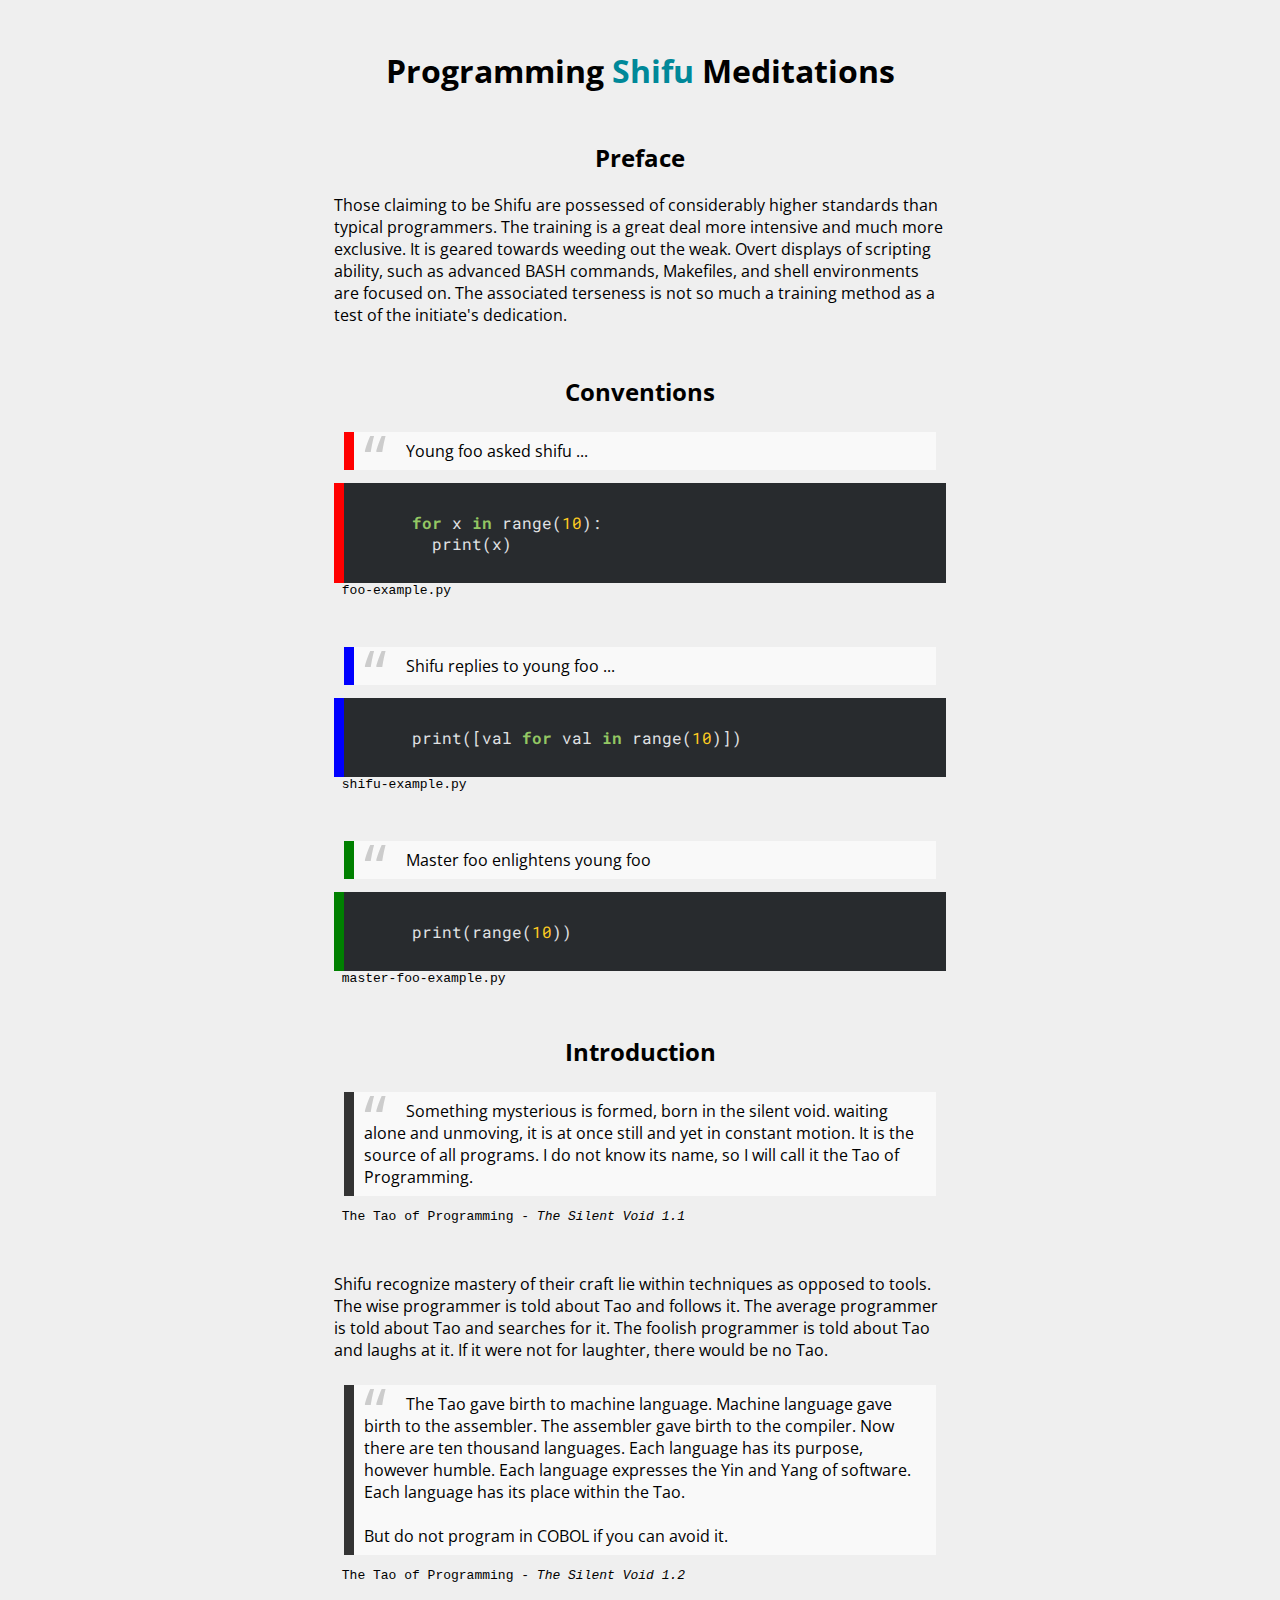
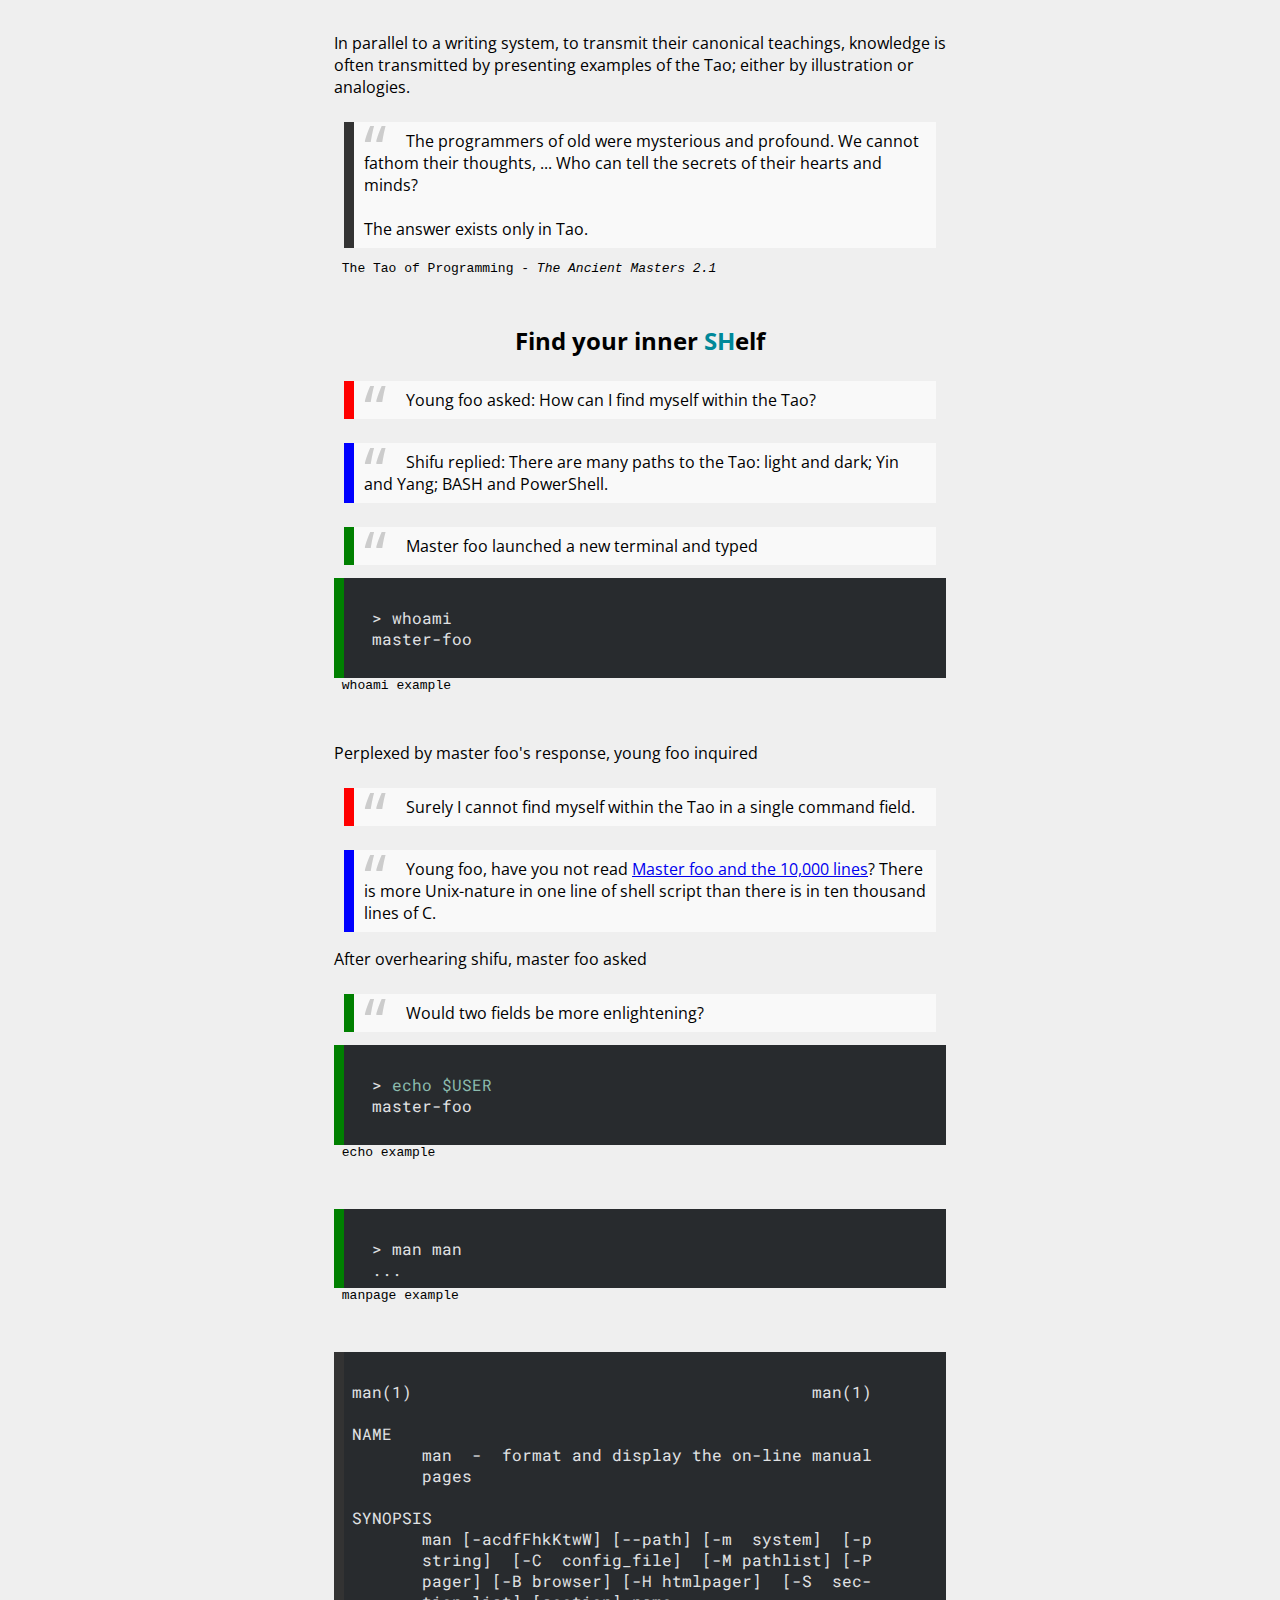
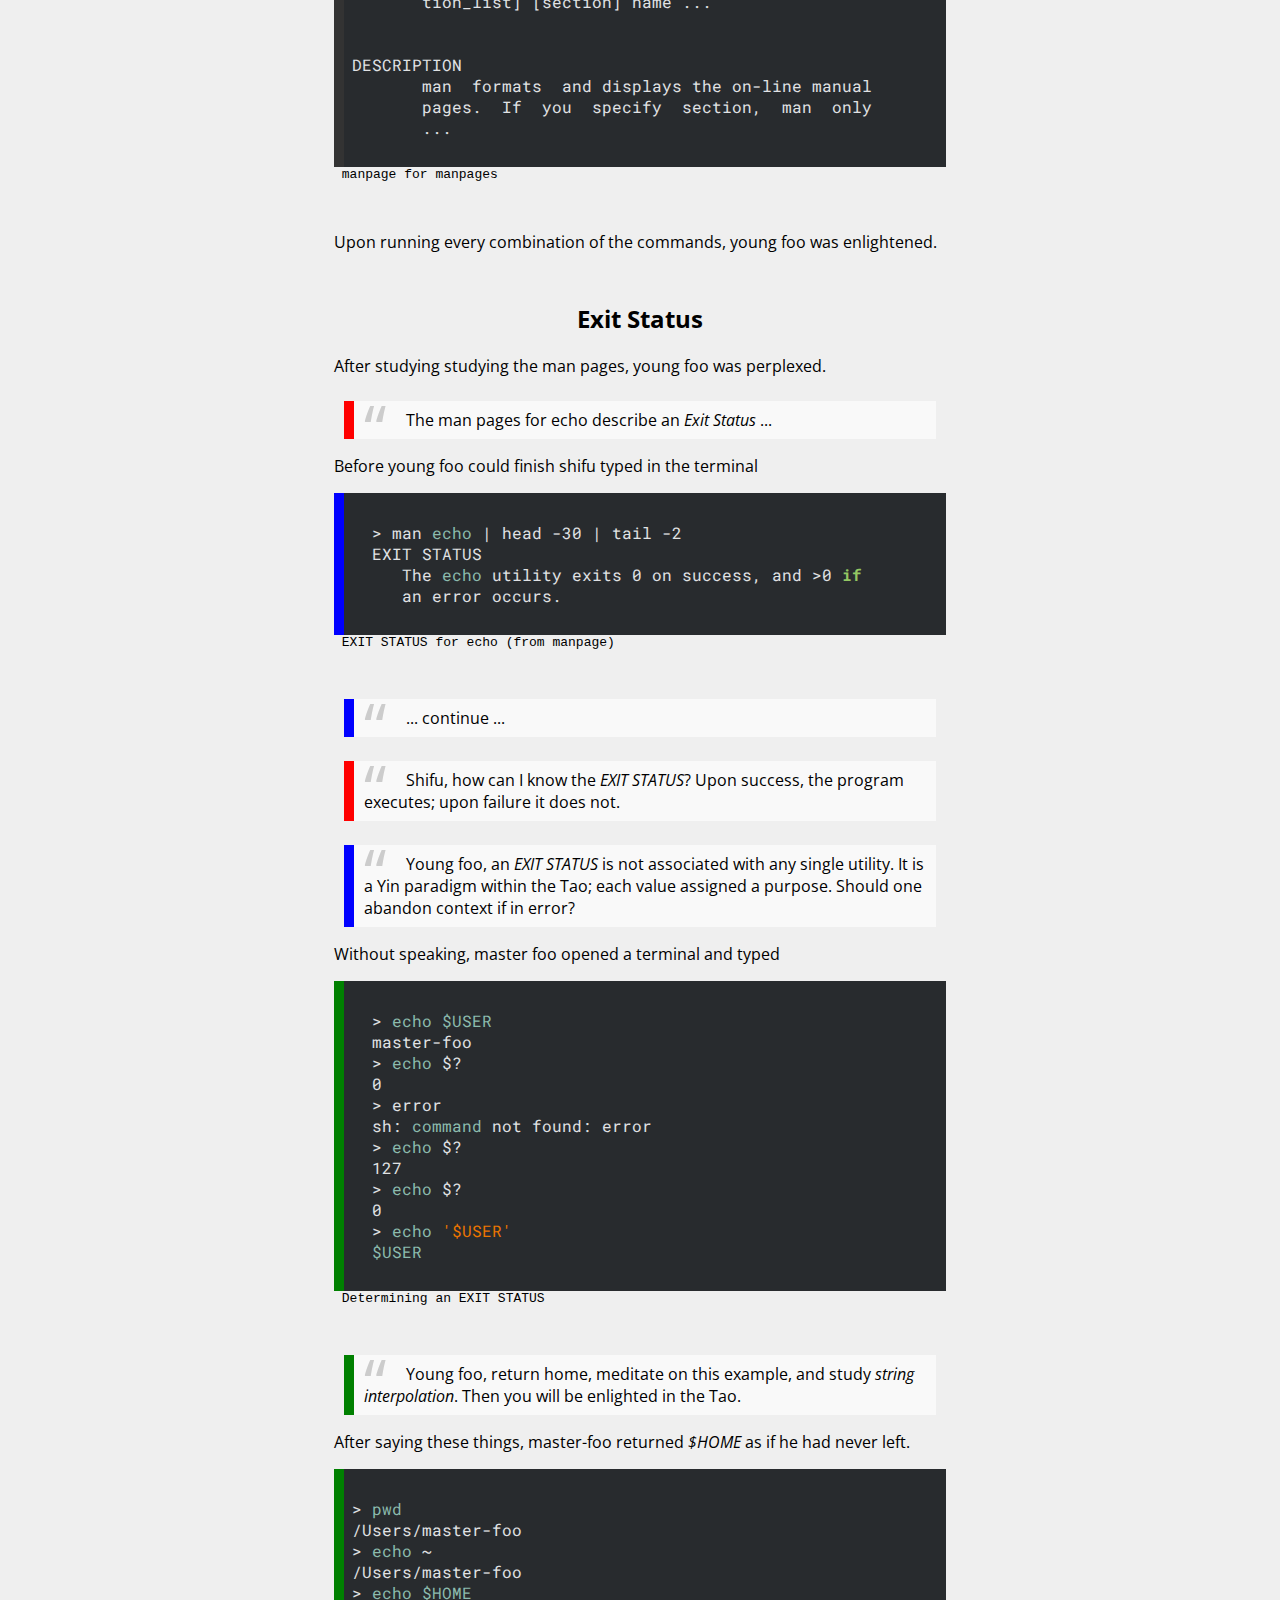
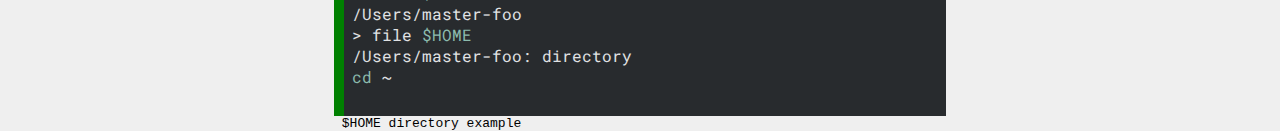
==== index.html @ 07f34fe3 "init commit" ====
<!DOCTYPE html>
<html>
<title>Shifu Meditations for Programming</title>
<meta charset="UTF-8">
<meta name="viewport" content="width=device-width, initial-scale=1">
<link rel="stylesheet" href="css/styles.css">
<link rel="stylesheet" href="highlight/styles/obsidian.css">
<script src="highlight/highlight.pack.js" charset="utf-8"></script>
<script>
  hljs.initHighlightingOnLoad();
</script>
<body>
<div class="main">
  <h1>Programming <span class="muted">Shifu</span> Meditations </h1>

  <section id="preface">
    <h2>Preface</h2>
    <p> Those claiming to be Shifu are possessed of considerably higher standards than typical programmers. The training is a great deal more intensive and much more exclusive. It is geared towards weeding out the weak. Overt displays of scripting ability,
      such as advanced BASH commands, Makefiles, and shell environments are focused on. The associated terseness is not so much a training method as a test of the initiate's dedication. </p>
    <h2> Conventions</h2>
    <blockquote class="foo" cite="http://">
      Young foo asked shifu ...
    </blockquote>
    <pre><code class="python foo">
      for x in range(10):
        print(x)
    </code> foo-example.py </pre>
    <blockquote class="shifu" cite="http://">
      Shifu replies to young foo ...
    </blockquote>
    <pre><code class="python shifu">
      print([val for val in range(10)])
    </code> shifu-example.py </pre>
    <blockquote class="master-foo" cite="http://">
      Master foo enlightens young foo
    </blockquote>
    <pre><code class="python master-foo">
      print(range(10))
    </code> master-foo-example.py </pre>
  </section>

  <section id="introduction">
    <h2>Introduction</h2>
    <blockquote cite="http://" class="scroll">
      Something mysterious is formed, born in the silent void. waiting alone and unmoving, it is at once still and yet in constant motion. It is the source of all programs. I do not know its name, so I will call it the Tao of Programming.
    </blockquote>
    <pre> The Tao of Programming - <em>The Silent Void 1.1</em> </pre>
    <p>Shifu recognize mastery of their craft lie within techniques as opposed to tools. The wise programmer is told about Tao and follows it. The average programmer is told about Tao and searches for it. The foolish programmer is told about Tao and laughs at
      it. If it were not for laughter, there would be no Tao. </p>
    <blockquote cite="http://" class="scroll">
      The Tao gave birth to machine language. Machine language gave birth to the assembler. The assembler gave birth to the compiler. Now there are ten thousand languages. Each language has its purpose, however humble. Each language expresses the Yin
        and Yang of software. Each language has its place within the Tao.
        <br> <br>
        But do not program in COBOL if you can avoid it.
    </blockquote>
    <pre> The Tao of Programming - <em>The Silent Void 1.2</em> </pre>
    <p>In parallel to a writing system, to transmit their canonical teachings, knowledge is often transmitted by presenting examples of the Tao; either by illustration or analogies. </p>
    <blockquote cite="http://" class="scroll">
      The programmers of old were mysterious and profound. We cannot fathom their thoughts, ...
      Who can tell the secrets of their hearts and minds?
      <br> <br>
      The answer exists only in Tao.
    </blockquote>
    <pre> The Tao of Programming - <em>The Ancient Masters 2.1</em> </pre>
  </section>
  
  <section id="shelf">
    <h2>Find your inner <span class="muted">SH</span>elf</h2>
    <blockquote class="foo" cite="http://">
      Young foo asked: How can I find myself within the Tao?
    </blockquote>
    <blockquote class="shifu" cite="http://">
      Shifu replied: There are many paths to the Tao: light and dark; Yin and Yang; BASH and PowerShell.
    </blockquote>
    <blockquote class="master-foo" cite="http://">
      Master foo launched a new terminal and typed
    </blockquote>
  <pre><code class="bash master-foo">
  > whoami
  master-foo
  </code> whoami example </pre>
    <p>Perplexed by master foo's response, young foo inquired</p>
    <blockquote class="foo" cite="http://">
      Surely I cannot find myself within the Tao in a single command field.
    </blockquote>
    <blockquote class="shifu" cite="http://">
      Young foo, have you not read <a href="http://www.catb.org/esr/writings/unix-koans/ten-thousand.html">Master foo and the 10,000 lines</a>? There is more Unix-nature in one line of shell script than there is in ten thousand lines of C.
    </blockquote>
    <p> After overhearing shifu, master foo asked</p>
    <blockquote class="master-foo" cite="http://">
      Would two fields be more enlightening?
    </blockquote>
<pre><code class="bash master-foo">
  > echo $USER
  master-foo

</code> echo example </pre>
<pre><code class="bash master-foo">
  > man man
  ...
</code> manpage example </pre>

<pre><code class="bash scroll">
man(1)                                        man(1)

NAME
       man  -  format and display the on-line manual
       pages

SYNOPSIS
       man [-acdfFhkKtwW] [--path] [-m  system]  [-p
       string]  [-C  config_file]  [-M pathlist] [-P
       pager] [-B browser] [-H htmlpager]  [-S  sec-
       tion_list] [section] name ...


DESCRIPTION
       man  formats  and displays the on-line manual
       pages.  If  you  specify  section,  man  only
       ...

</code> manpage for manpages </pre>
    <p>Upon running every combination of the commands, young foo was enlightened.</p>
    <p></p>
  </section>

  <section id="stdio">
    <h2> Exit Status </h2>
    <p>After studying studying the man pages, young foo was perplexed. </p>
    <blockquote class="foo" cite="http://">
      The man pages for echo describe an <em>Exit Status</em> ...
    </blockquote>
    <p>Before young foo could finish shifu typed in the terminal</p>
<pre><code class="bash shifu">
  > man echo | head -30 | tail -2
  EXIT STATUS
     The echo utility exits 0 on success, and >0 if
     an error occurs.

</code> EXIT STATUS for echo (from manpage) </pre>
    <blockquote class="shifu" cite="http://">
      ... continue ...
    </blockquote>
    <blockquote class="foo" cite="http://">
      Shifu, how can I know the <em>EXIT STATUS</em>? Upon success, the program executes; upon failure it does not.
    </blockquote>
    <blockquote class="shifu" cite="http://">
      Young foo, an <em>EXIT STATUS</em> is not associated with any single utility. It is a Yin paradigm within the Tao; each value assigned a purpose. Should one abandon context if in error?
    </blockquote>
    <p>Without speaking, master foo opened a terminal and typed</p>
<pre><code class="bash master-foo">
  > echo $USER
  master-foo
  > echo $?
  0
  > error
  sh: command not found: error
  > echo $?
  127
  > echo $?
  0
  > echo '$USER'
  $USER

</code> Determining an EXIT STATUS </pre>
    <blockquote class="master-foo" cite="http://">
      Young foo, return home, meditate on this example, and study <em>string interpolation</em>. Then you will be enlighted in the Tao.
    </blockquote>
    <p>After saying these things, master-foo returned <em>$HOME</em> as if he had never left.</p>
<pre><code class="bash master-foo">
> pwd
/Users/master-foo
> echo ~
/Users/master-foo
> echo $HOME
/Users/master-foo
> file $HOME
/Users/master-foo: directory
cd ~

</code> $HOME directory example</pre>
  </section>

  <!--<section id="directories">-->
    <!--<h2>Directories</h2>-->
    <!--After some time reading the man pages and meditating on the teachings of the masters, young foo realized he had the power to change directories, but did not know from whence he came, nor whereto he was seeking.-->
  <!--</section>-->
</div>
</body>
</html>
---- css/styles.css ----
@import url('https://fonts.googleapis.com/css?family=Open+Sans|Roboto+Mono');

html, body{
  height: 100%;
  max-width: 680px;
  margin: 0 auto;
  background: #efefef;
}

.foo{
  border-left: 10px solid red;
}

.shifu{
  border-left: 10px solid blue;
}

.master-foo{
  border-left: 10px solid green;
}

.scroll{
  border-left: 10px solid #333;
}

code{
  font-family: 'Roboto Mono', monospace;
}

pre{
  margin-bottom: 8%;
}

blockquote {
  background: #f9f9f9;
  margin: 1.5em 10px;
  padding: 0.5em 10px;
  quotes: "\201C""\201D";
  margin-bottom: 0px;
}

blockquote:before {
  color:  #ccc;
  content: open-quote;
  font-size: 4em;
  line-height: 0.1em;
  margin-right: 0.25em;
  vertical-align: -0.4em;
}

blockquote p {
}

body{
  font-family: 'Open Sans', sans-serif;
  padding: 0 5%;
}

h1, h2, h3 {
  text-align: center;
  margin-top:8%;
}

.muted {
  color: #089;
  /* text-decoration: underline; */
}
---- highlight/styles/obsidian.css ----
/**
 * Obsidian style
 * ported by Alexander Marenin (http://github.com/ioncreature)
 */

.hljs {
  display: block;
  overflow-x: auto;
  padding: 0.5em;
  background: #282b2e;
}

.hljs-keyword,
.hljs-selector-tag,
.hljs-literal,
.hljs-selector-id {
  color: #93c763;
}

.hljs-number {
  color: #ffcd22;
}

.hljs {
  color: #e0e2e4;
}

.hljs-attribute {
  color: #668bb0;
}

.hljs-code,
.hljs-class .hljs-title,
.hljs-section {
  color: white;
}

.hljs-regexp,
.hljs-link {
  color: #d39745;
}

.hljs-meta {
  color: #557182;
}

.hljs-tag,
.hljs-name,
.hljs-bullet,
.hljs-subst,
.hljs-emphasis,
.hljs-type,
.hljs-built_in,
.hljs-selector-attr,
.hljs-selector-pseudo,
.hljs-addition,
.hljs-variable,
.hljs-template-tag,
.hljs-template-variable {
  color: #8cbbad;
}

.hljs-string,
.hljs-symbol {
  color: #ec7600;
}

.hljs-comment,
.hljs-quote,
.hljs-deletion {
  color: #818e96;
}

.hljs-selector-class {
  color: #A082BD
}

.hljs-keyword,
.hljs-selector-tag,
.hljs-literal,
.hljs-doctag,
.hljs-title,
.hljs-section,
.hljs-type,
.hljs-name,
.hljs-strong {
  font-weight: bold;
}
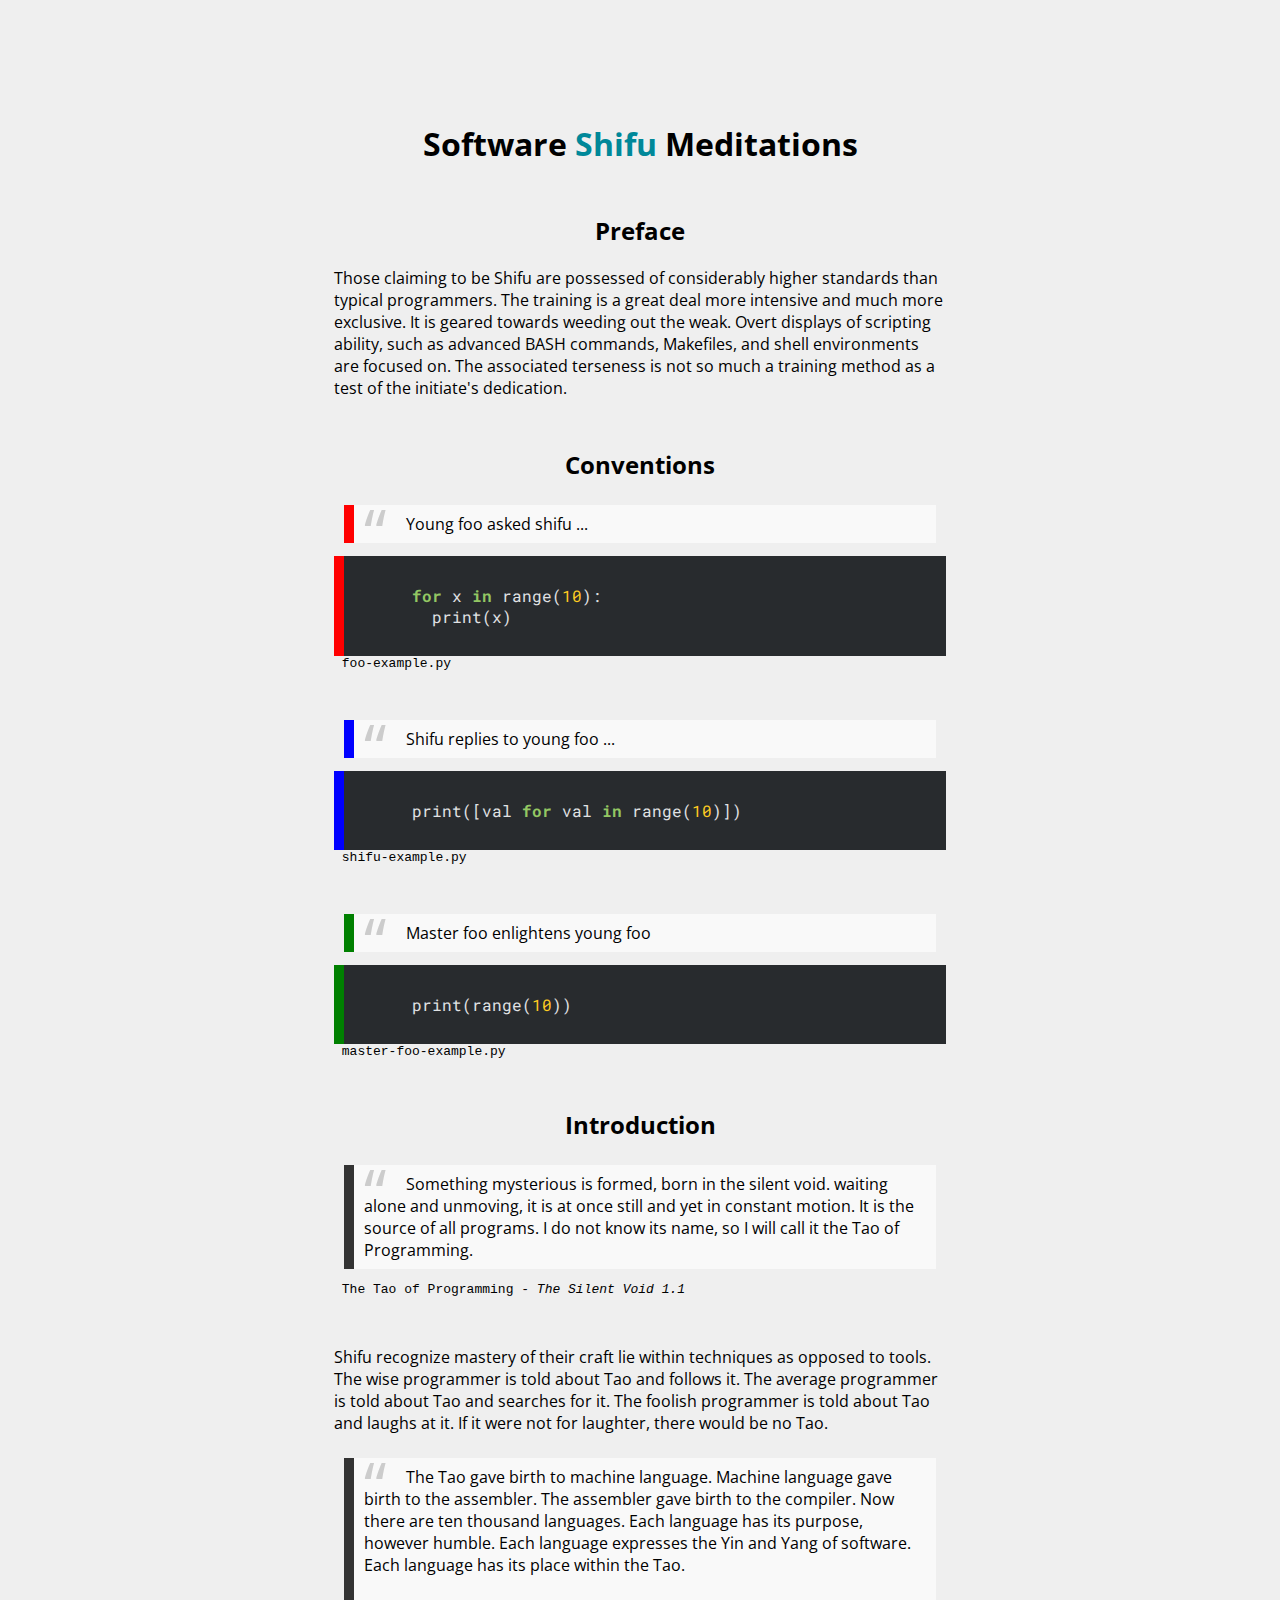
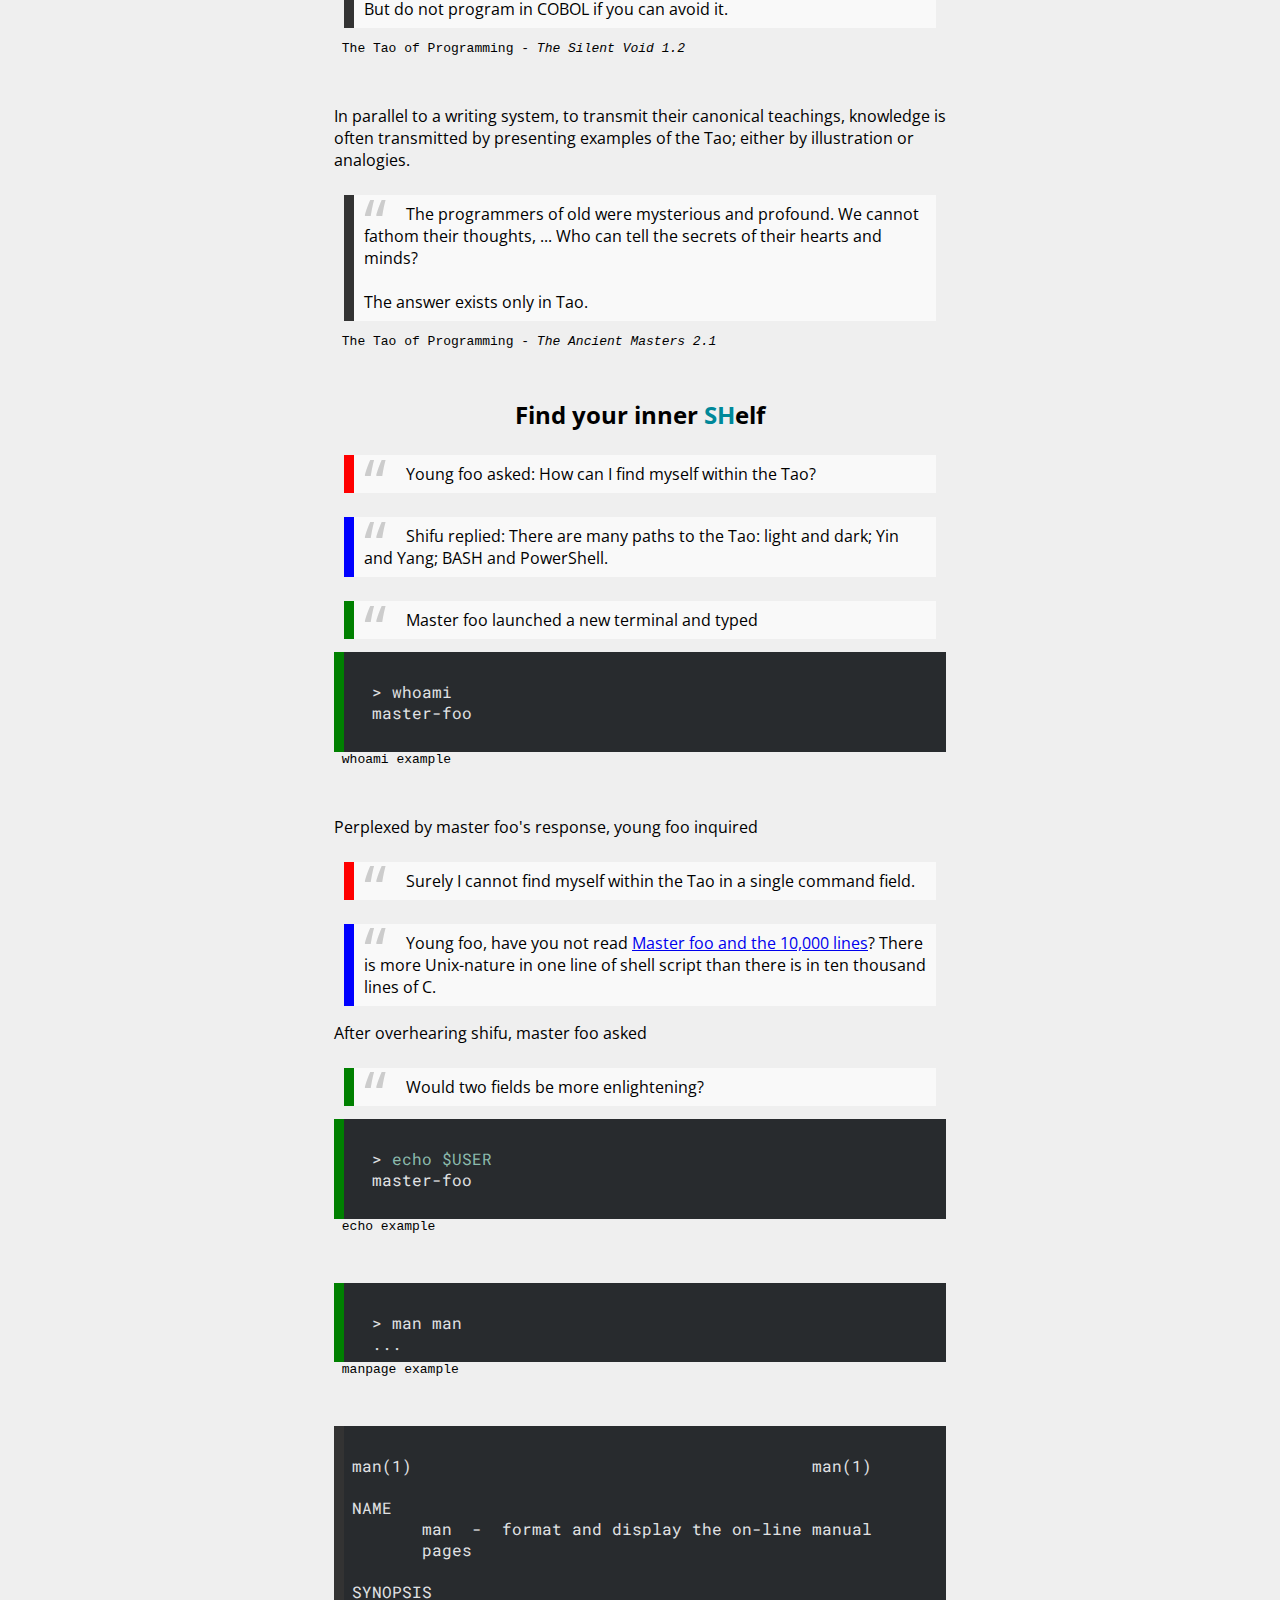
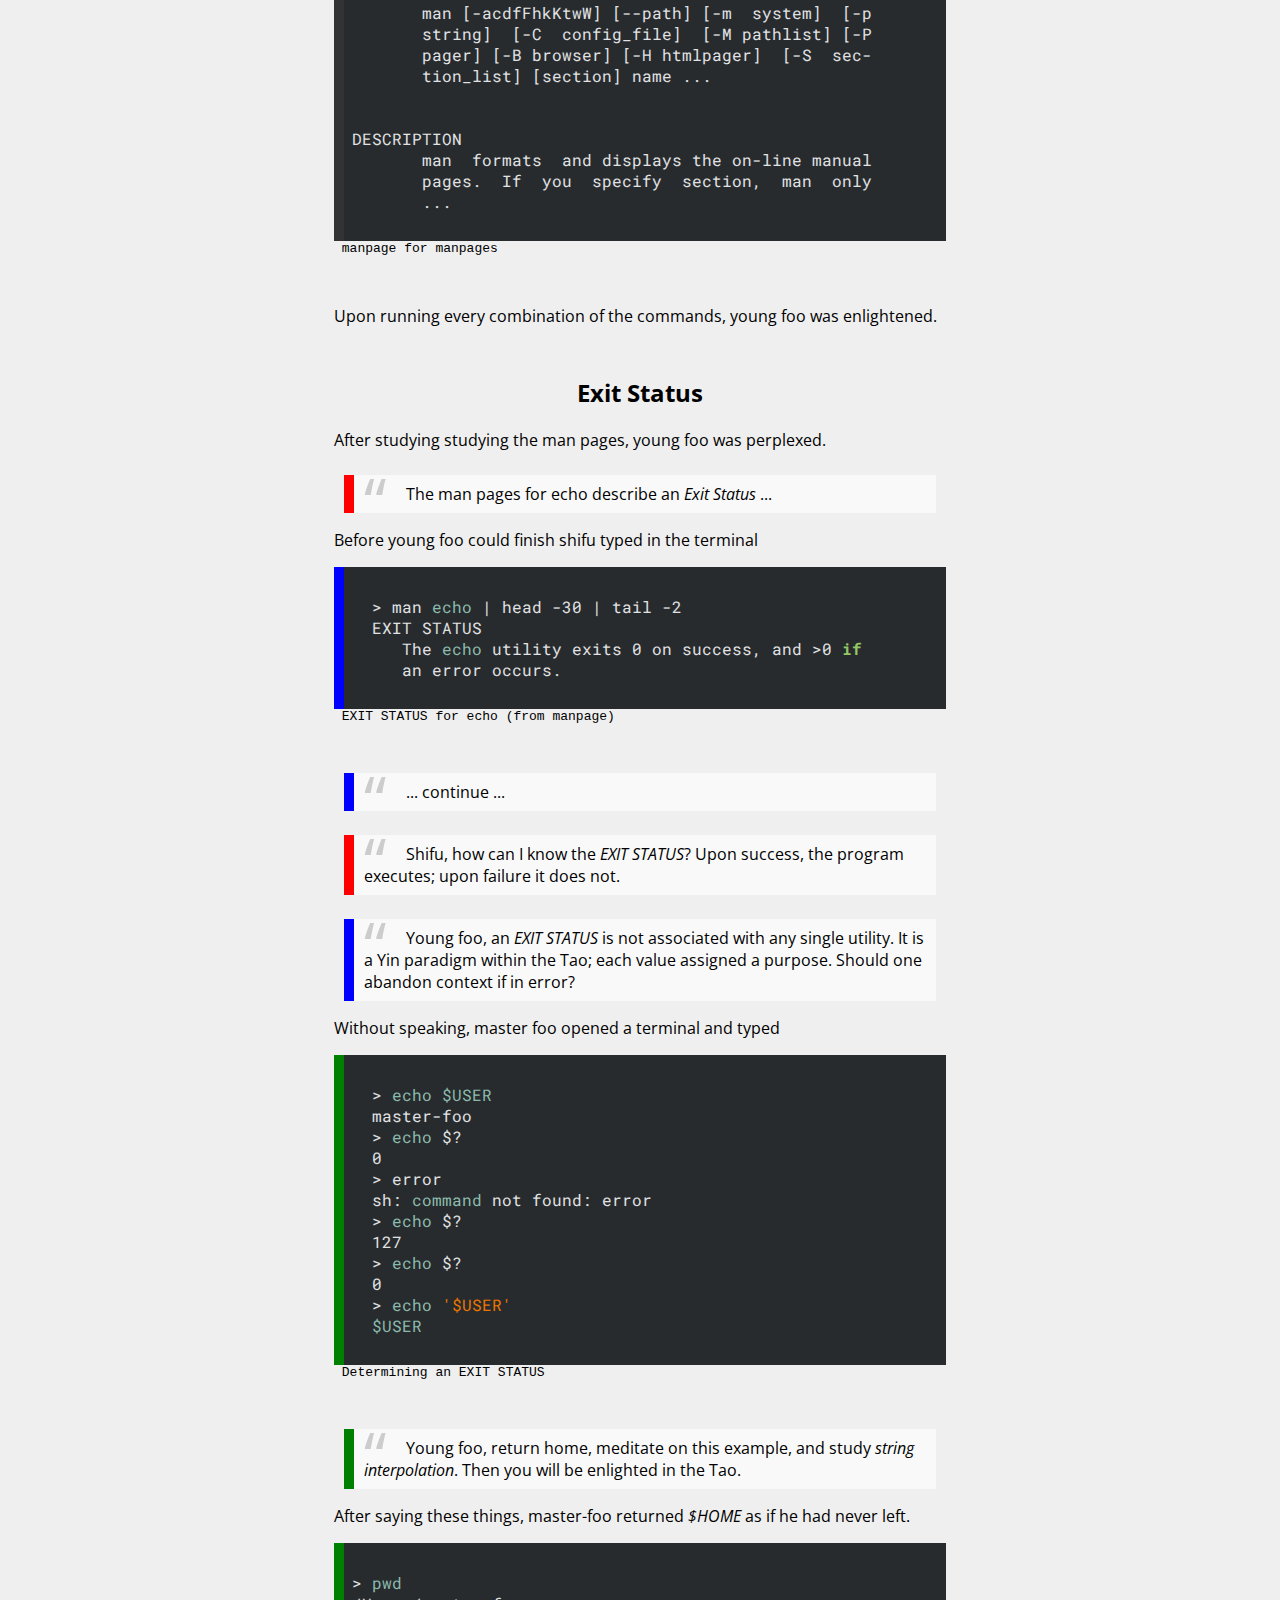
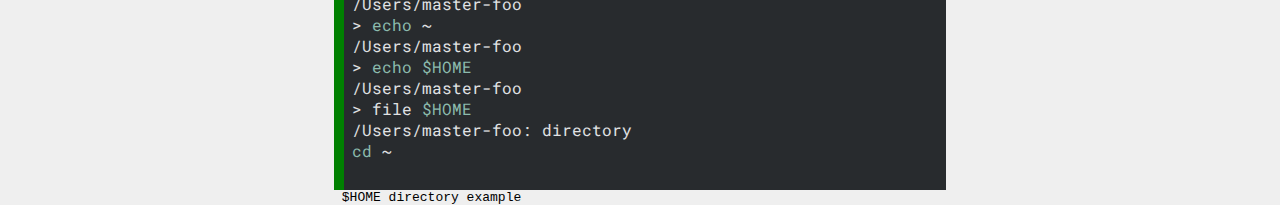
==== commit 9aecb312: "prevent addr bar from overlapping content" ====
--- a/index.html
+++ b/index.html
@@ -1,6 +1,6 @@
 <!DOCTYPE html>
 <html>
-<title>Shifu Meditations for Programming</title>
+<title>Shifu Code</title>
 <meta charset="UTF-8">
 <meta name="viewport" content="width=device-width, initial-scale=1">
 <link rel="stylesheet" href="css/styles.css">
@@ -11,7 +11,7 @@
 </script>
 <body>
 <div class="main">
-  <h1>Programming <span class="muted">Shifu</span> Meditations </h1>
+  <h1>Software <span class="muted">Shifu</span> Meditations </h1>
 
   <section id="preface">
     <h2>Preface</h2>
--- a/css/styles.css
+++ b/css/styles.css
@@ -5,6 +5,10 @@
   max-width: 680px;
   margin: 0 auto;
   background: #efefef;
+}
+
+.main{
+    margin-top:20%;
 }
 
 .foo{
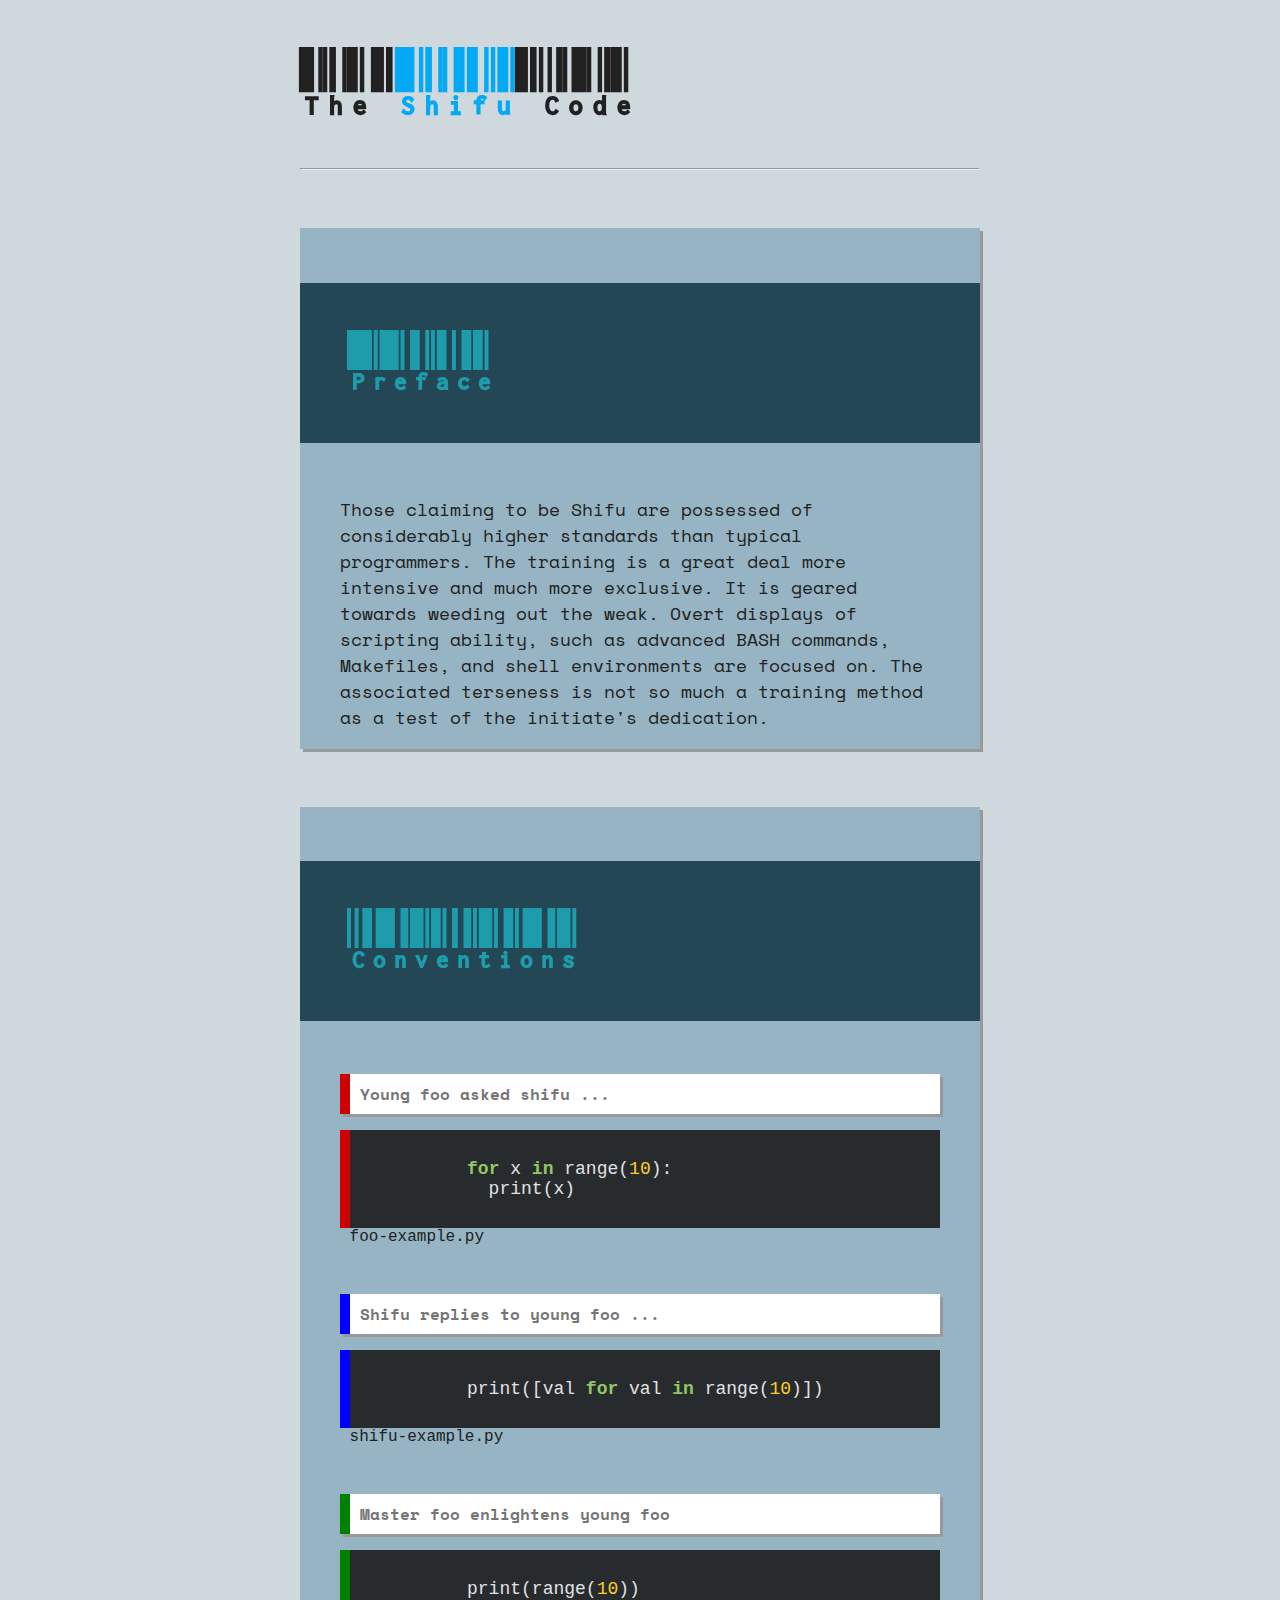
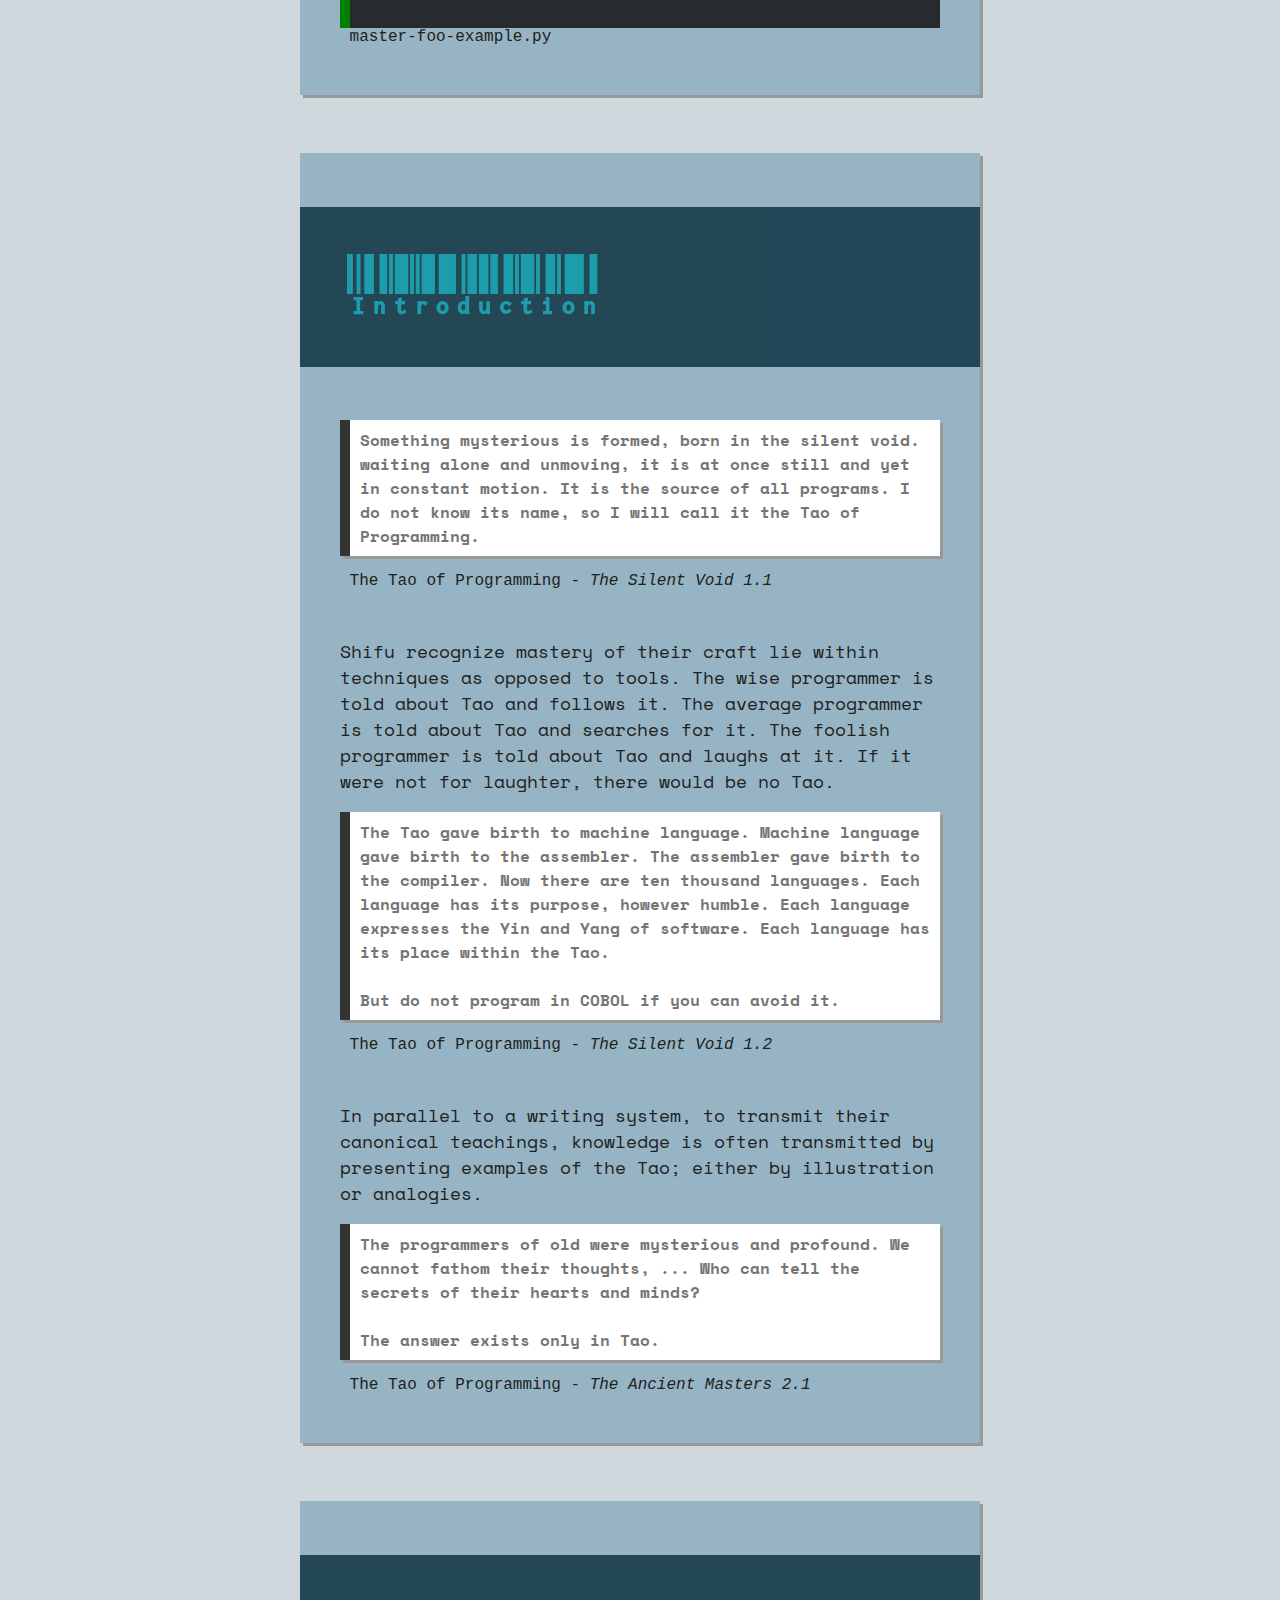
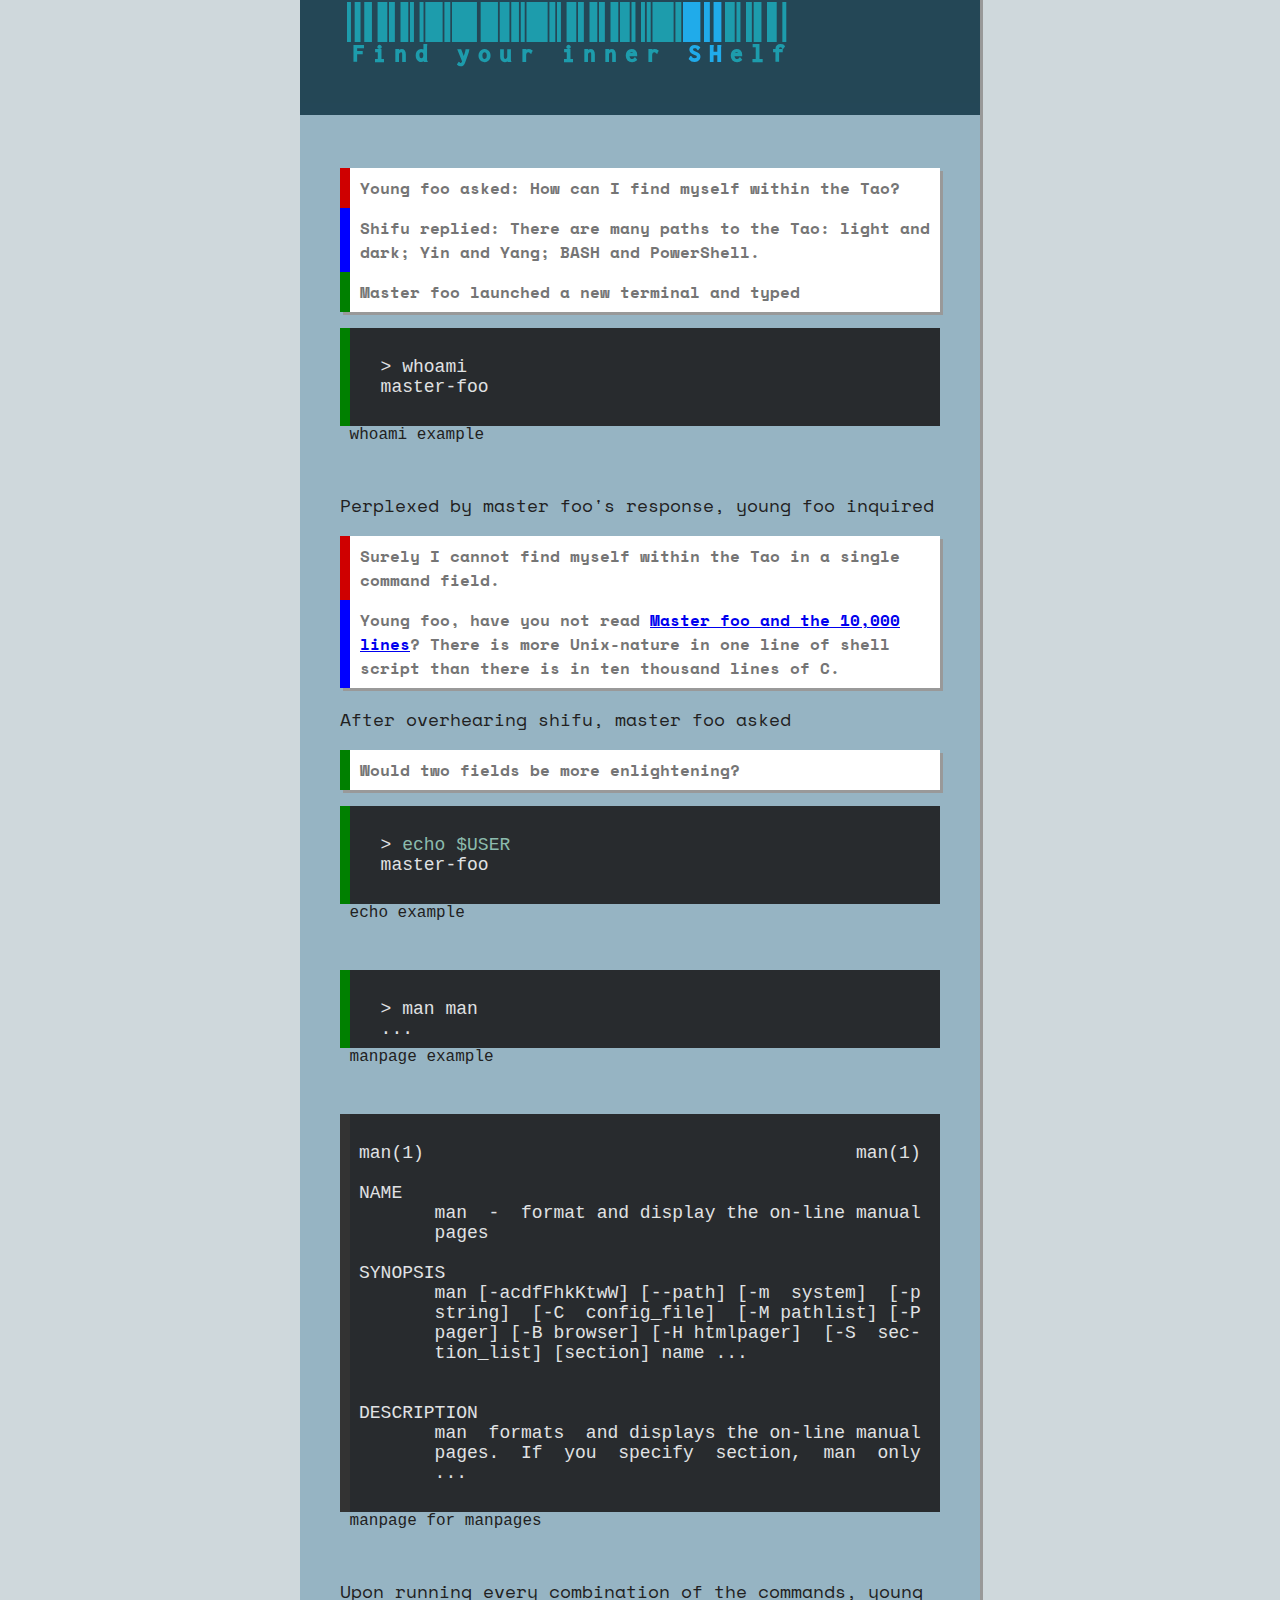
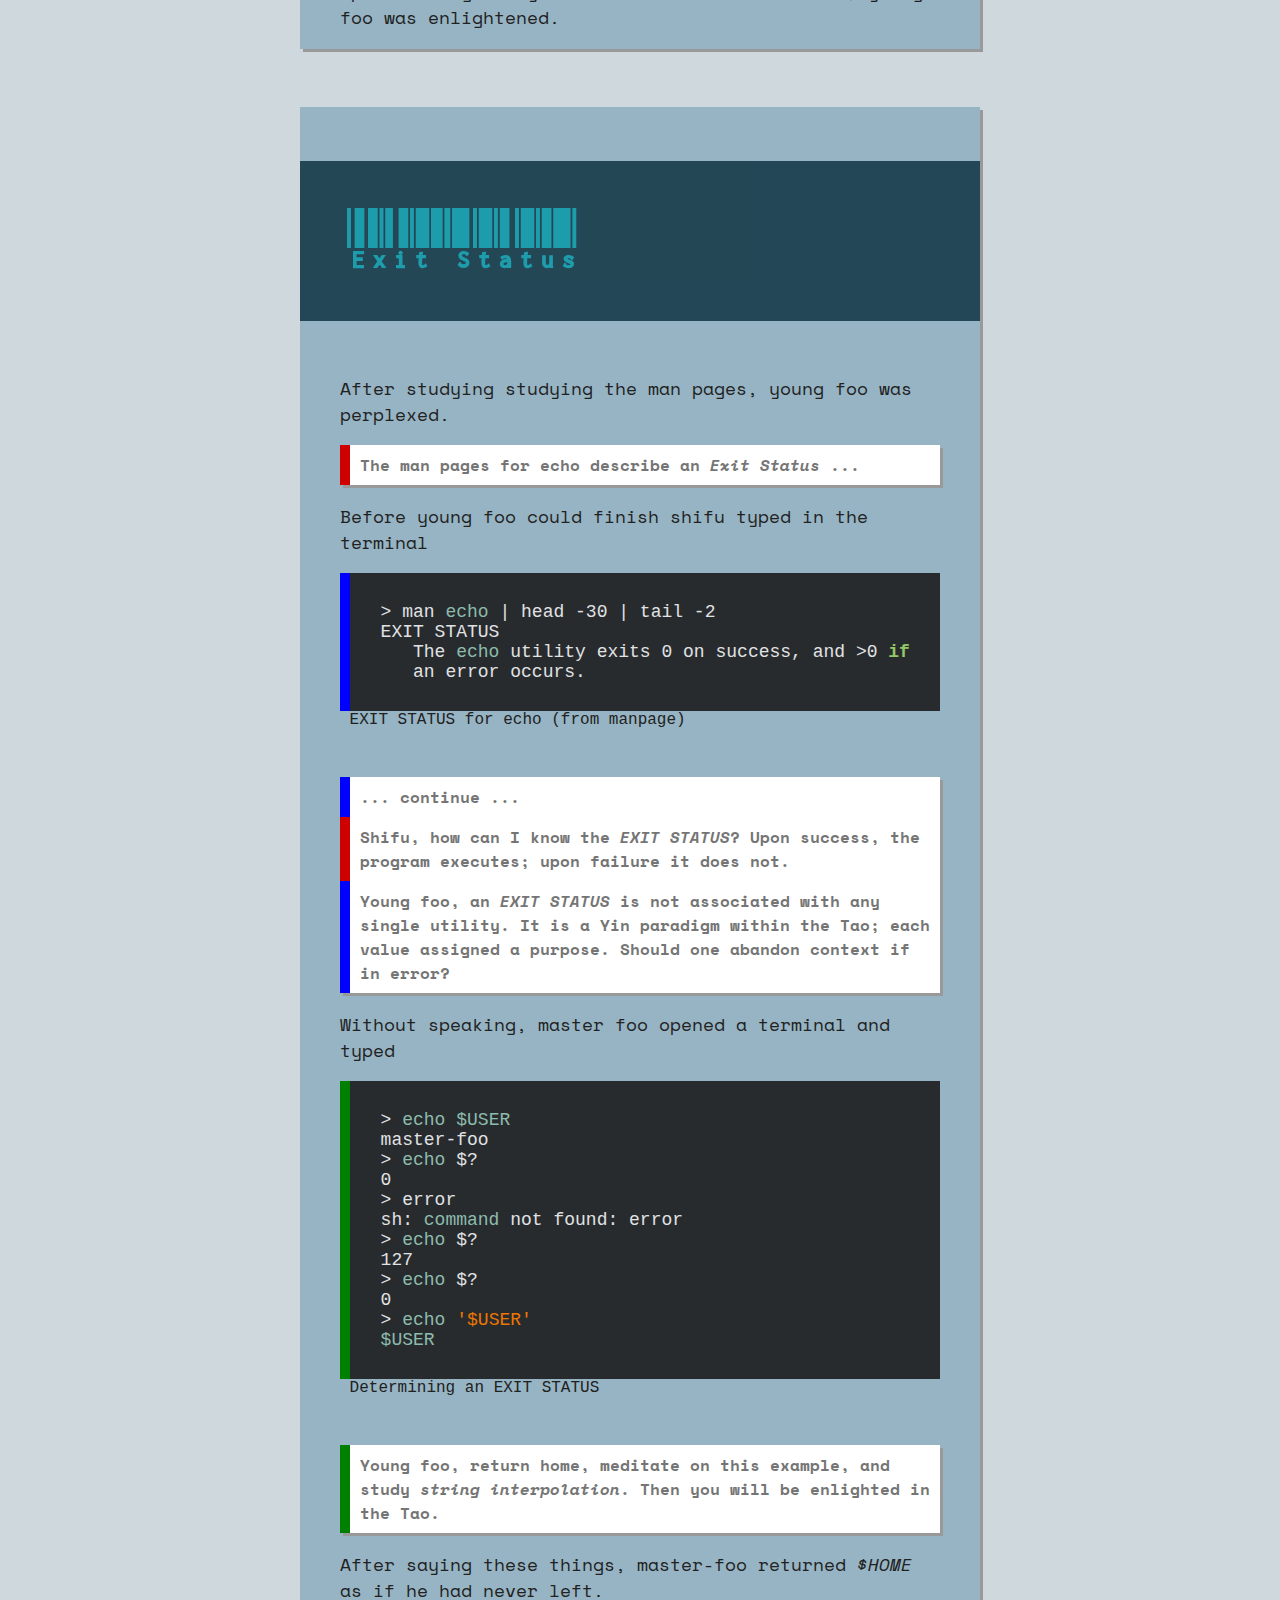
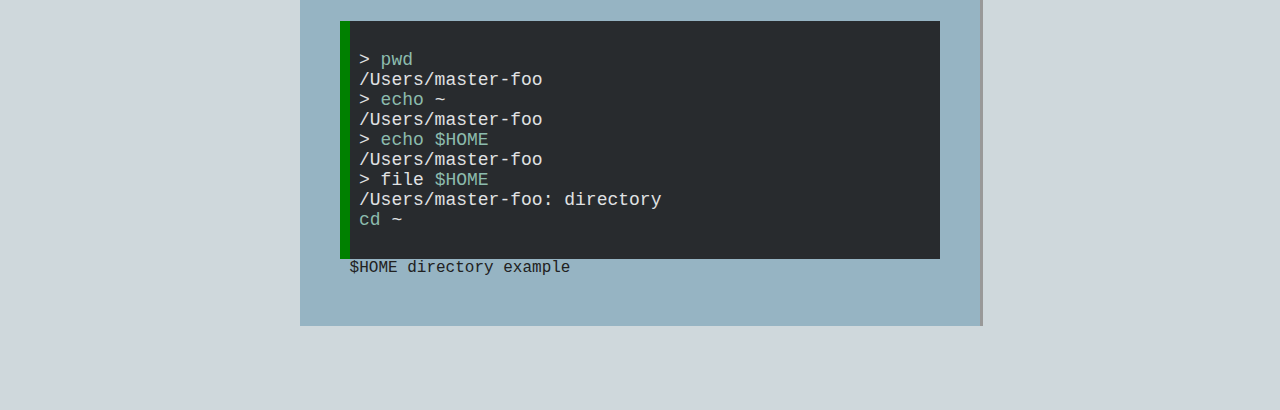
==== commit 281ed2c5: "implemented mat-design and colors" ====
--- a/index.html
+++ b/index.html
@@ -1,6 +1,6 @@
 <!DOCTYPE html>
 <html>
-<title>Shifu Code</title>
+<title>The Shifu Code</title>
 <meta charset="UTF-8">
 <meta name="viewport" content="width=device-width, initial-scale=1">
 <link rel="stylesheet" href="css/styles.css">
@@ -11,35 +11,38 @@
 </script>
 <body>
 <div class="main">
-  <h1>Software <span class="muted">Shifu</span> Meditations </h1>
+  <h1>The <span class="muted">Shifu</span> Code </h1>
+  <hr />
+  <section id="preface" class="card">
+        <h2>Preface</h2>
+        <p> Those claiming to be Shifu are possessed of considerably higher standards than typical programmers. The training is a great deal more intensive and much more exclusive. It is geared towards weeding out the weak. Overt displays of scripting ability,
+          such as advanced BASH commands, Makefiles, and shell environments are focused on. The associated terseness is not so much a training method as a test of the initiate's dedication. </p>
+    </section>
+  <section id="convections" class="card">
+        <h2> Conventions</h2>
+        <blockquote class="foo" cite="http://">
+          Young foo asked shifu ...
+        </blockquote>
+        <pre><code class="python foo">
+          for x in range(10):
+            print(x)
+        </code> foo-example.py </pre>
+        <blockquote class="shifu" cite="http://">
+          Shifu replies to young foo ...
+        </blockquote>
+        <pre><code class="python shifu">
+          print([val for val in range(10)])
+        </code> shifu-example.py </pre>
+        <blockquote class="master-foo" cite="http://">
+          Master foo enlightens young foo
+        </blockquote>
+        <pre><code class="python master-foo">
+          print(range(10))
+        </code> master-foo-example.py </pre>
+      </section>
 
-  <section id="preface">
-    <h2>Preface</h2>
-    <p> Those claiming to be Shifu are possessed of considerably higher standards than typical programmers. The training is a great deal more intensive and much more exclusive. It is geared towards weeding out the weak. Overt displays of scripting ability,
-      such as advanced BASH commands, Makefiles, and shell environments are focused on. The associated terseness is not so much a training method as a test of the initiate's dedication. </p>
-    <h2> Conventions</h2>
-    <blockquote class="foo" cite="http://">
-      Young foo asked shifu ...
-    </blockquote>
-    <pre><code class="python foo">
-      for x in range(10):
-        print(x)
-    </code> foo-example.py </pre>
-    <blockquote class="shifu" cite="http://">
-      Shifu replies to young foo ...
-    </blockquote>
-    <pre><code class="python shifu">
-      print([val for val in range(10)])
-    </code> shifu-example.py </pre>
-    <blockquote class="master-foo" cite="http://">
-      Master foo enlightens young foo
-    </blockquote>
-    <pre><code class="python master-foo">
-      print(range(10))
-    </code> master-foo-example.py </pre>
-  </section>
 
-  <section id="introduction">
+  <section id="introduction" class="card">
     <h2>Introduction</h2>
     <blockquote cite="http://" class="scroll">
       Something mysterious is formed, born in the silent void. waiting alone and unmoving, it is at once still and yet in constant motion. It is the source of all programs. I do not know its name, so I will call it the Tao of Programming.
@@ -64,7 +67,7 @@
     <pre> The Tao of Programming - <em>The Ancient Masters 2.1</em> </pre>
   </section>
   
-  <section id="shelf">
+  <section id="shelf" class="card">
     <h2>Find your inner <span class="muted">SH</span>elf</h2>
     <blockquote class="foo" cite="http://">
       Young foo asked: How can I find myself within the Tao?
@@ -124,7 +127,7 @@
     <p></p>
   </section>
 
-  <section id="stdio">
+  <section id="stdio" class="card">
     <h2> Exit Status </h2>
     <p>After studying studying the man pages, young foo was perplexed. </p>
     <blockquote class="foo" cite="http://">
--- a/css/styles.css
+++ b/css/styles.css
@@ -1,18 +1,37 @@
-@import url('https://fonts.googleapis.com/css?family=Open+Sans|Roboto+Mono');
+@import url('https://fonts.googleapis.com/css?family=Libre+Barcode+128+Text|Space+Mono');
+
+@import url('palette.css');
 
 html, body{
-  height: 100%;
-  max-width: 680px;
-  margin: 0 auto;
-  background: #efefef;
+  height: 100vh;
+  background: #CFD8DC;
+  color: #212121;
+  font-family: 'Space Mono', monospace;
+
 }
 
+h1, h2 {
+  font-family: 'Libre Barcode 128 Text', cursive;
+}
+h1{
+    font-size: 72px;
+}
+h2{
+    font-size: 64px;
+}
+
+p{
+    font-size: 18px;
+}
+
+
 .main{
-    margin-top:20%;
+    max-width: 680px;
+    margin: 0 auto;
 }
 
 .foo{
-  border-left: 10px solid red;
+  border-left: 10px solid #cf0000;
 }
 
 .shifu{
@@ -29,43 +48,62 @@
 
 code{
   font-family: 'Roboto Mono', monospace;
+  font-size: 18px;
 }
 
 pre{
+  font-size: 16px;
   margin-bottom: 8%;
 }
 
 blockquote {
-  background: #f9f9f9;
-  margin: 1.5em 10px;
+  margin:  0;
   padding: 0.5em 10px;
-  quotes: "\201C""\201D";
-  margin-bottom: 0px;
+  font-weight: bold;
+
+  color: #757575;
+  background: #FFFFFF;
+
+  /*quotes: "\201C""\201D";*/
+  box-shadow: 3px 3px #999;
 }
 
-blockquote:before {
-  color:  #ccc;
-  content: open-quote;
-  font-size: 4em;
-  line-height: 0.1em;
-  margin-right: 0.25em;
-  vertical-align: -0.4em;
+/*blockquote:before {*/
+  /*color:  #ccc;*/
+  /*content: open-quote;*/
+  /*font-size: 4em;*/
+  /*line-height: 0.1em;*/
+  /*margin-right: 0.25em;*/
+  /*vertical-align: -0.4em;*/
+/*}*/
+
+.muted {
+  color: #03A9F4
 }
 
-blockquote p {
+.dark-primary-color    { background: #455A64; }
+.default-primary-color { background: #607D8B; }
+.light-primary-color   { background: #CFD8DC; }
+.text-primary-color    { color: #FFFFFF; }
+.accent-color          { background: #448AFF; }
+.primary-text-color    { color: #212121; }
+.secondary-text-color  { color: #757575; }
+.divider-color         { border-color: #BDBDBD; }
+
+.card{
+    background: #96B4C3;
+    padding: 1px 40px;
+    margin: 58px 0;
+    box-shadow: 3px 3px #999;
 }
 
-body{
-  font-family: 'Open Sans', sans-serif;
-  padding: 0 5%;
+.card h2 {
+  color: #0097A7;
+  background: #082C3C;
+  margin-left:  -40px;
+  margin-right:  -40px;
+  padding: 48px;
+  opacity: 0.8;
 }
 
-h1, h2, h3 {
-  text-align: center;
-  margin-top:8%;
-}
 
-.muted {
-  color: #089;
-  /* text-decoration: underline; */
-}
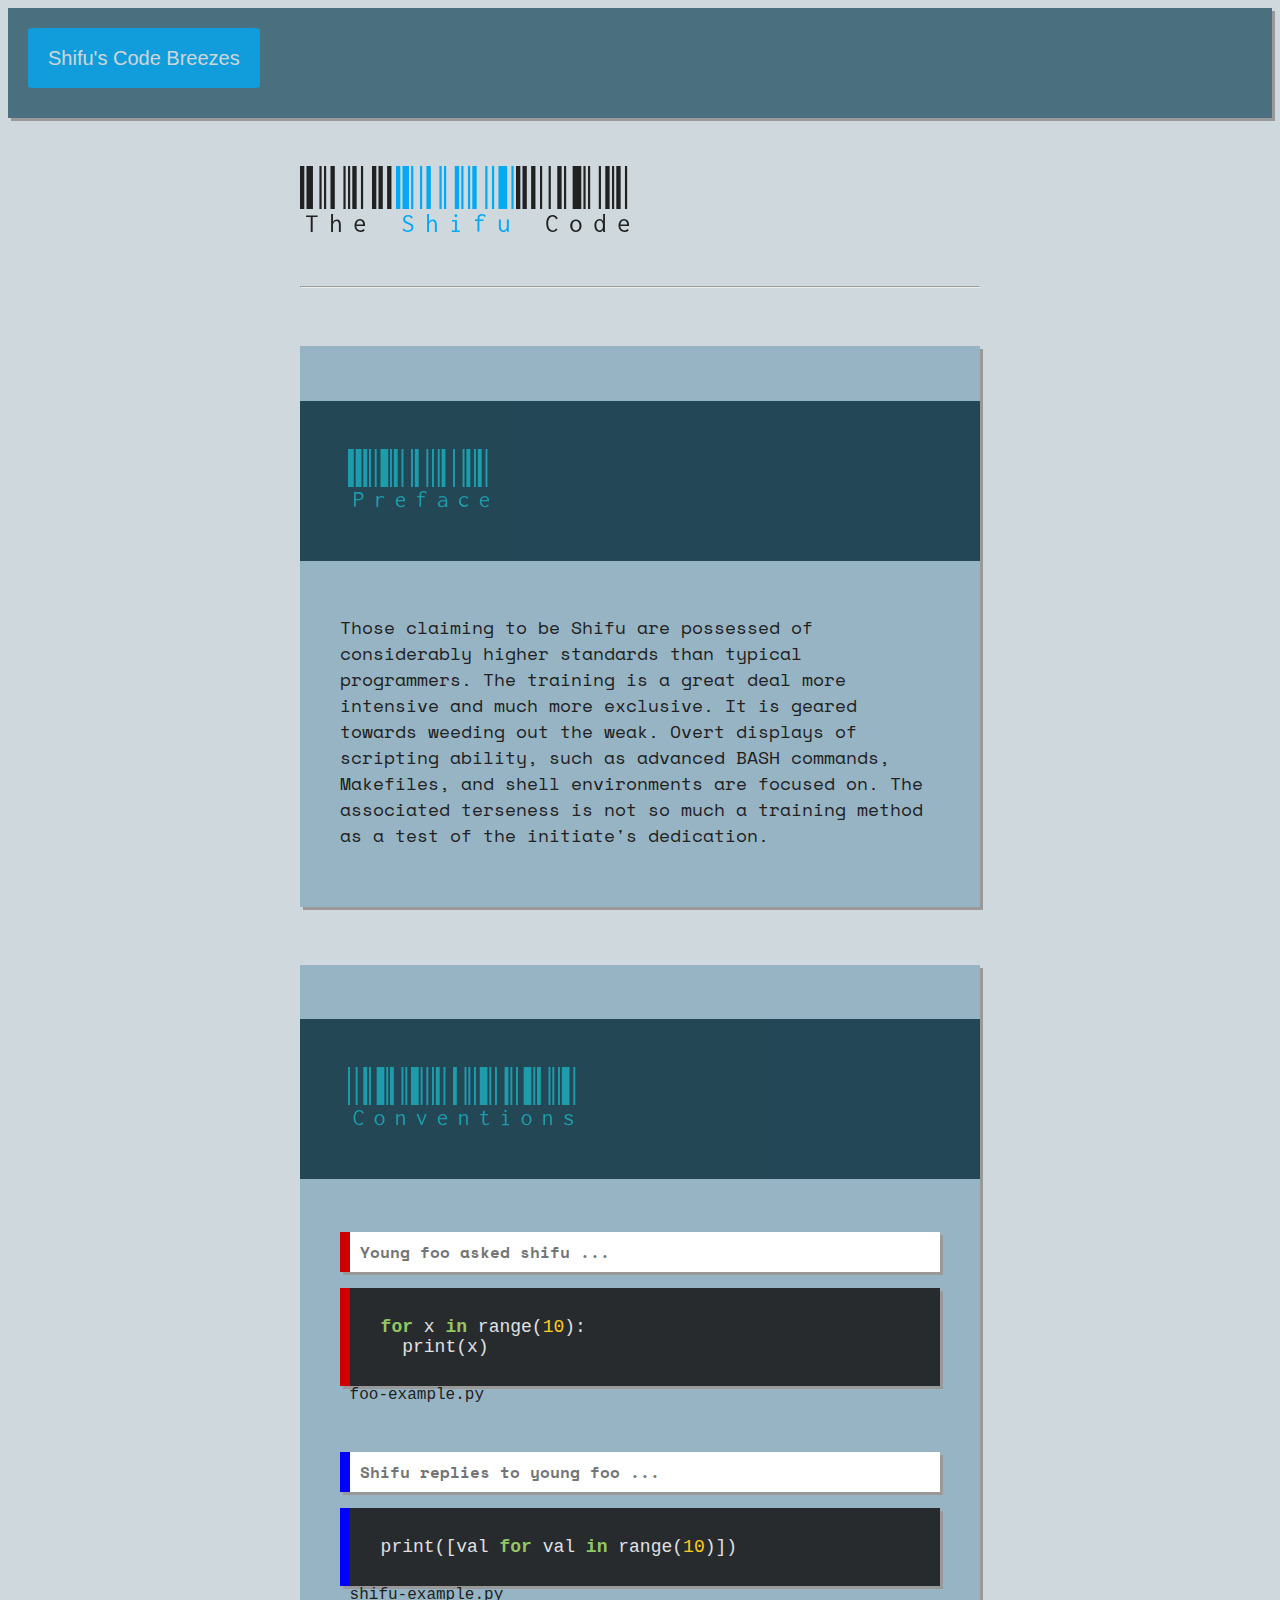
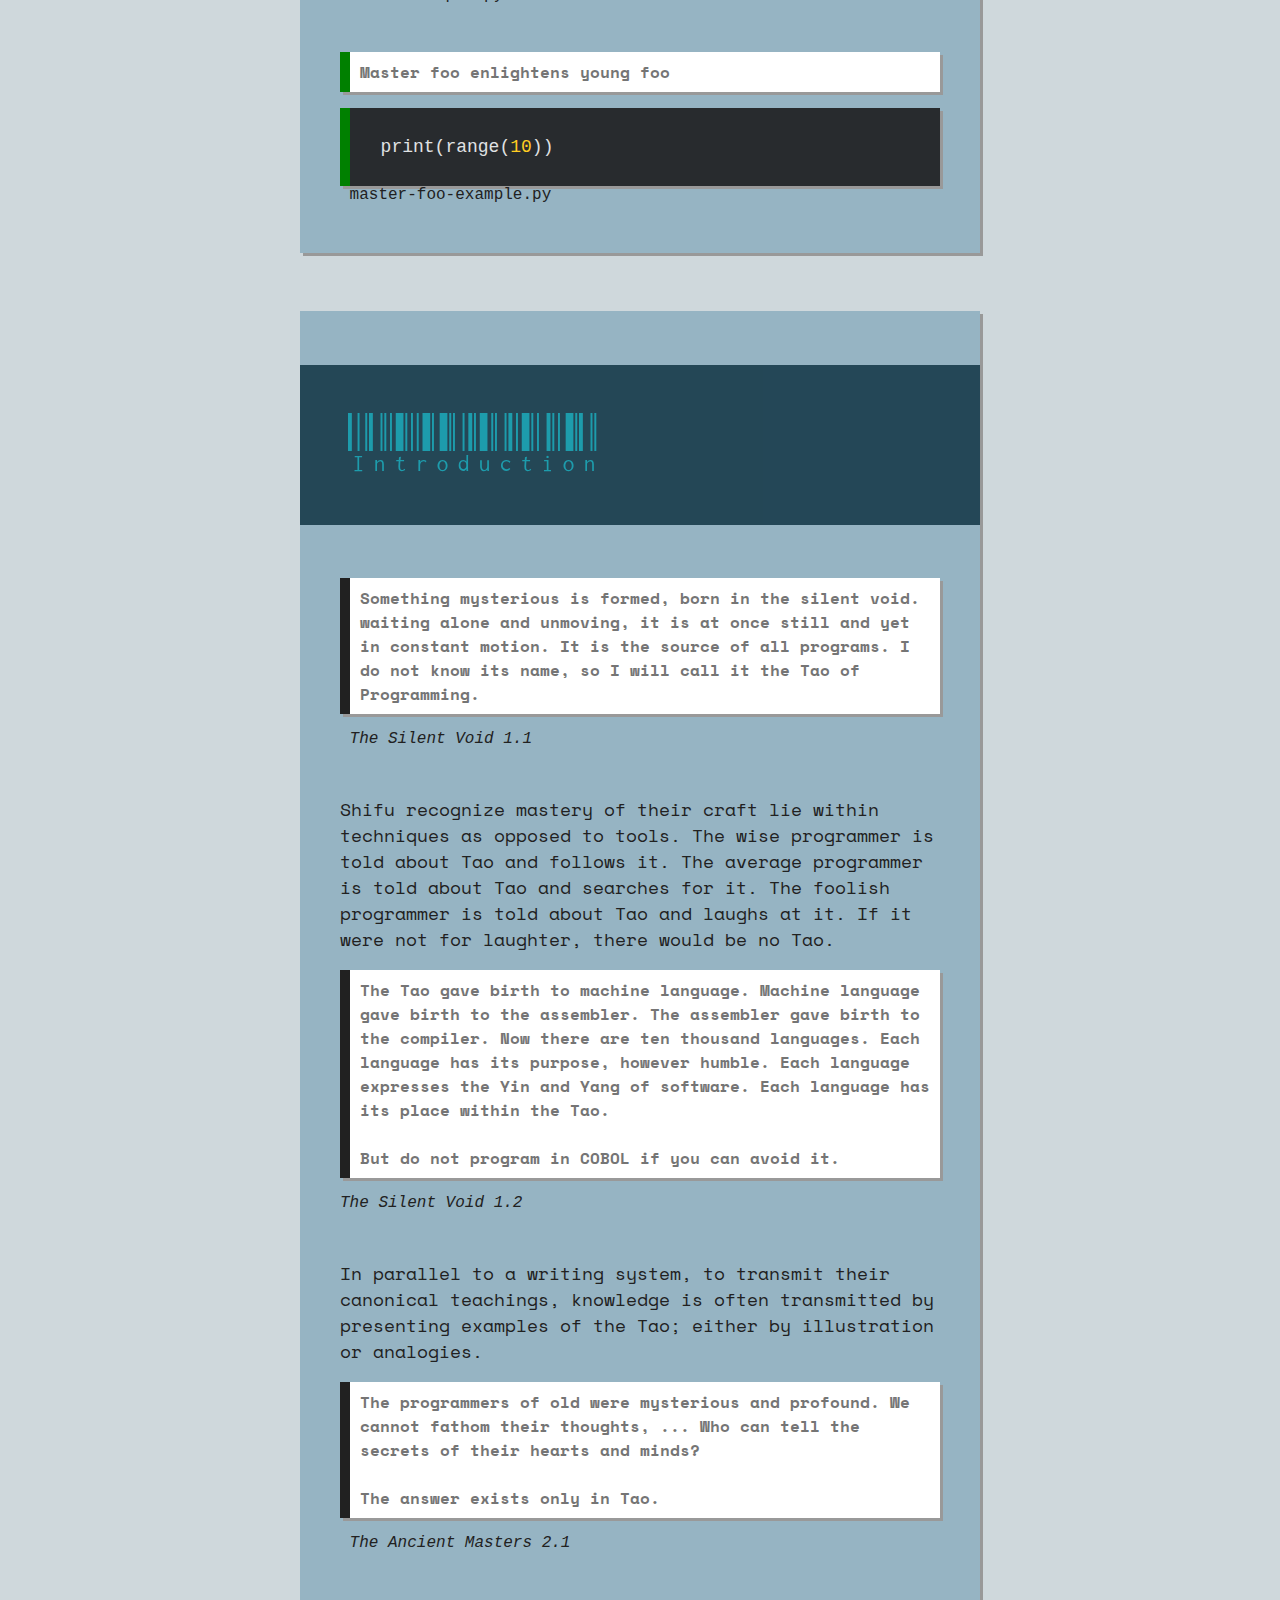
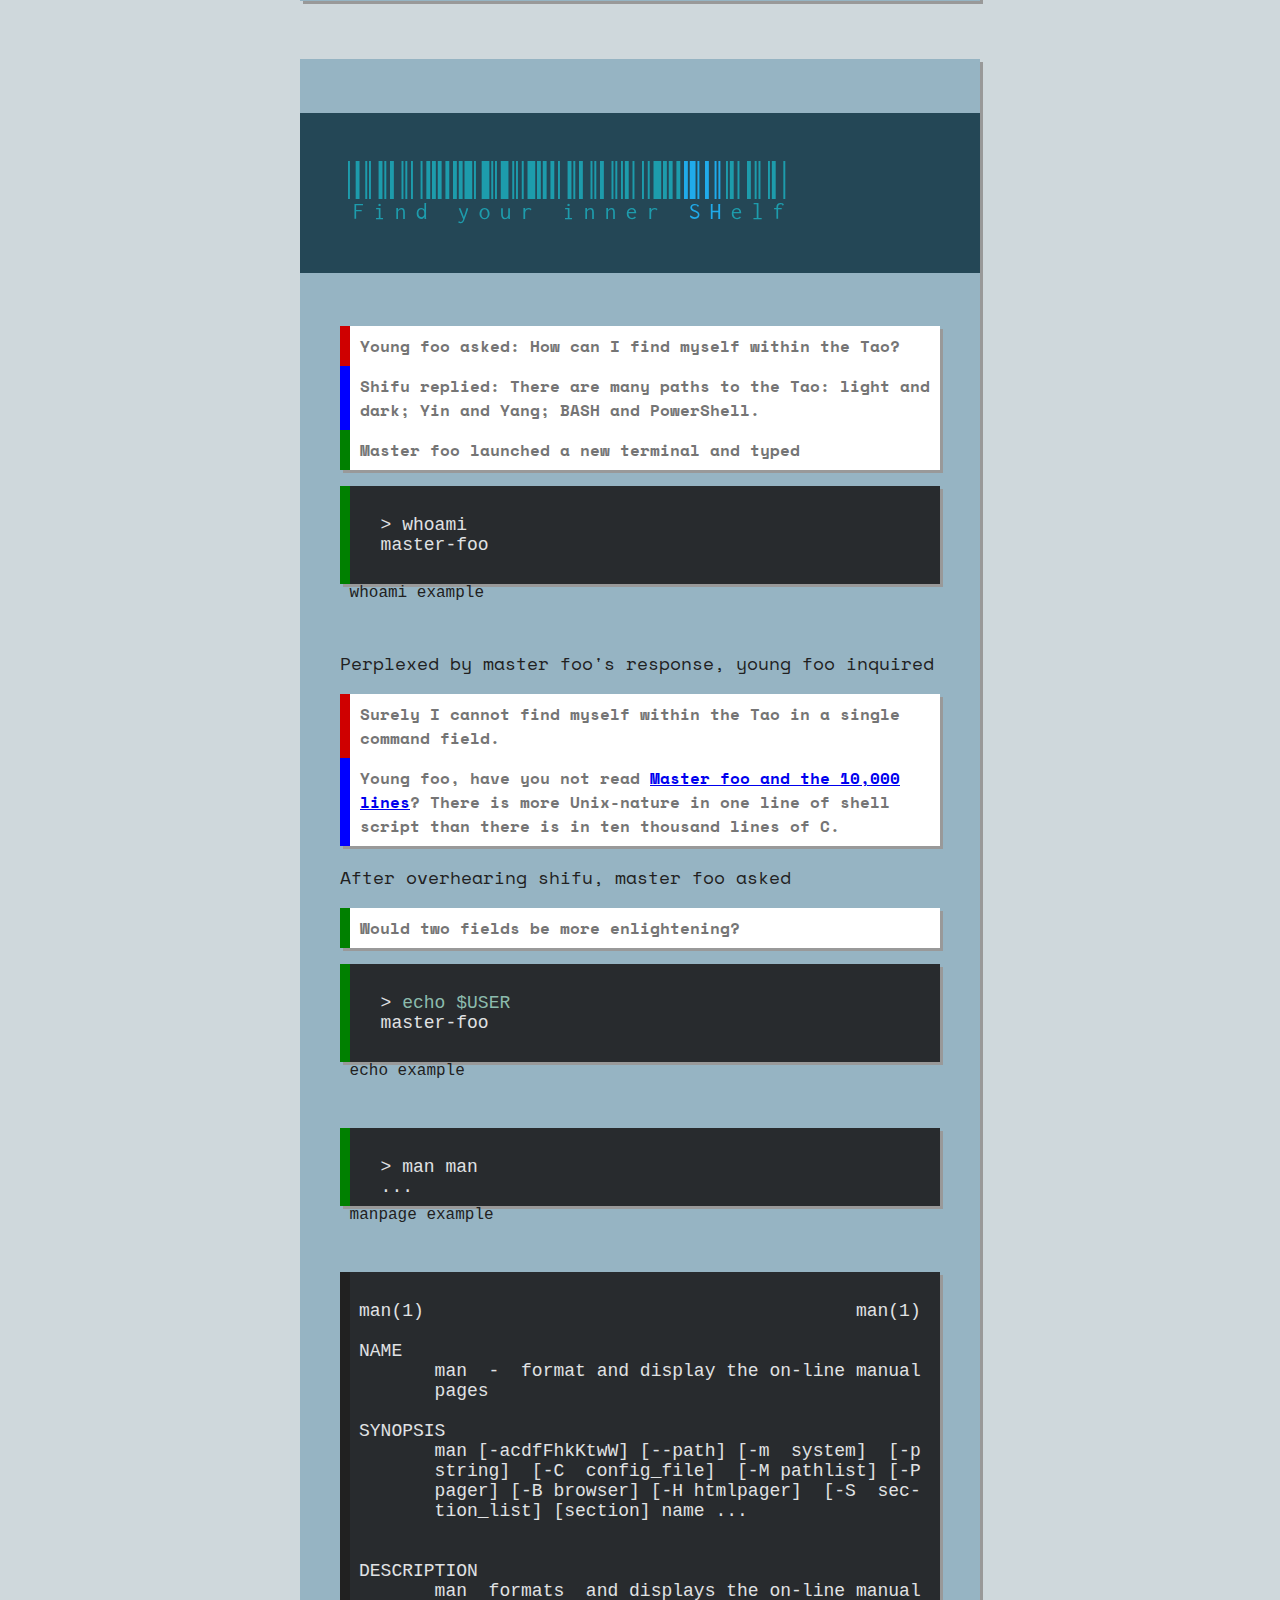
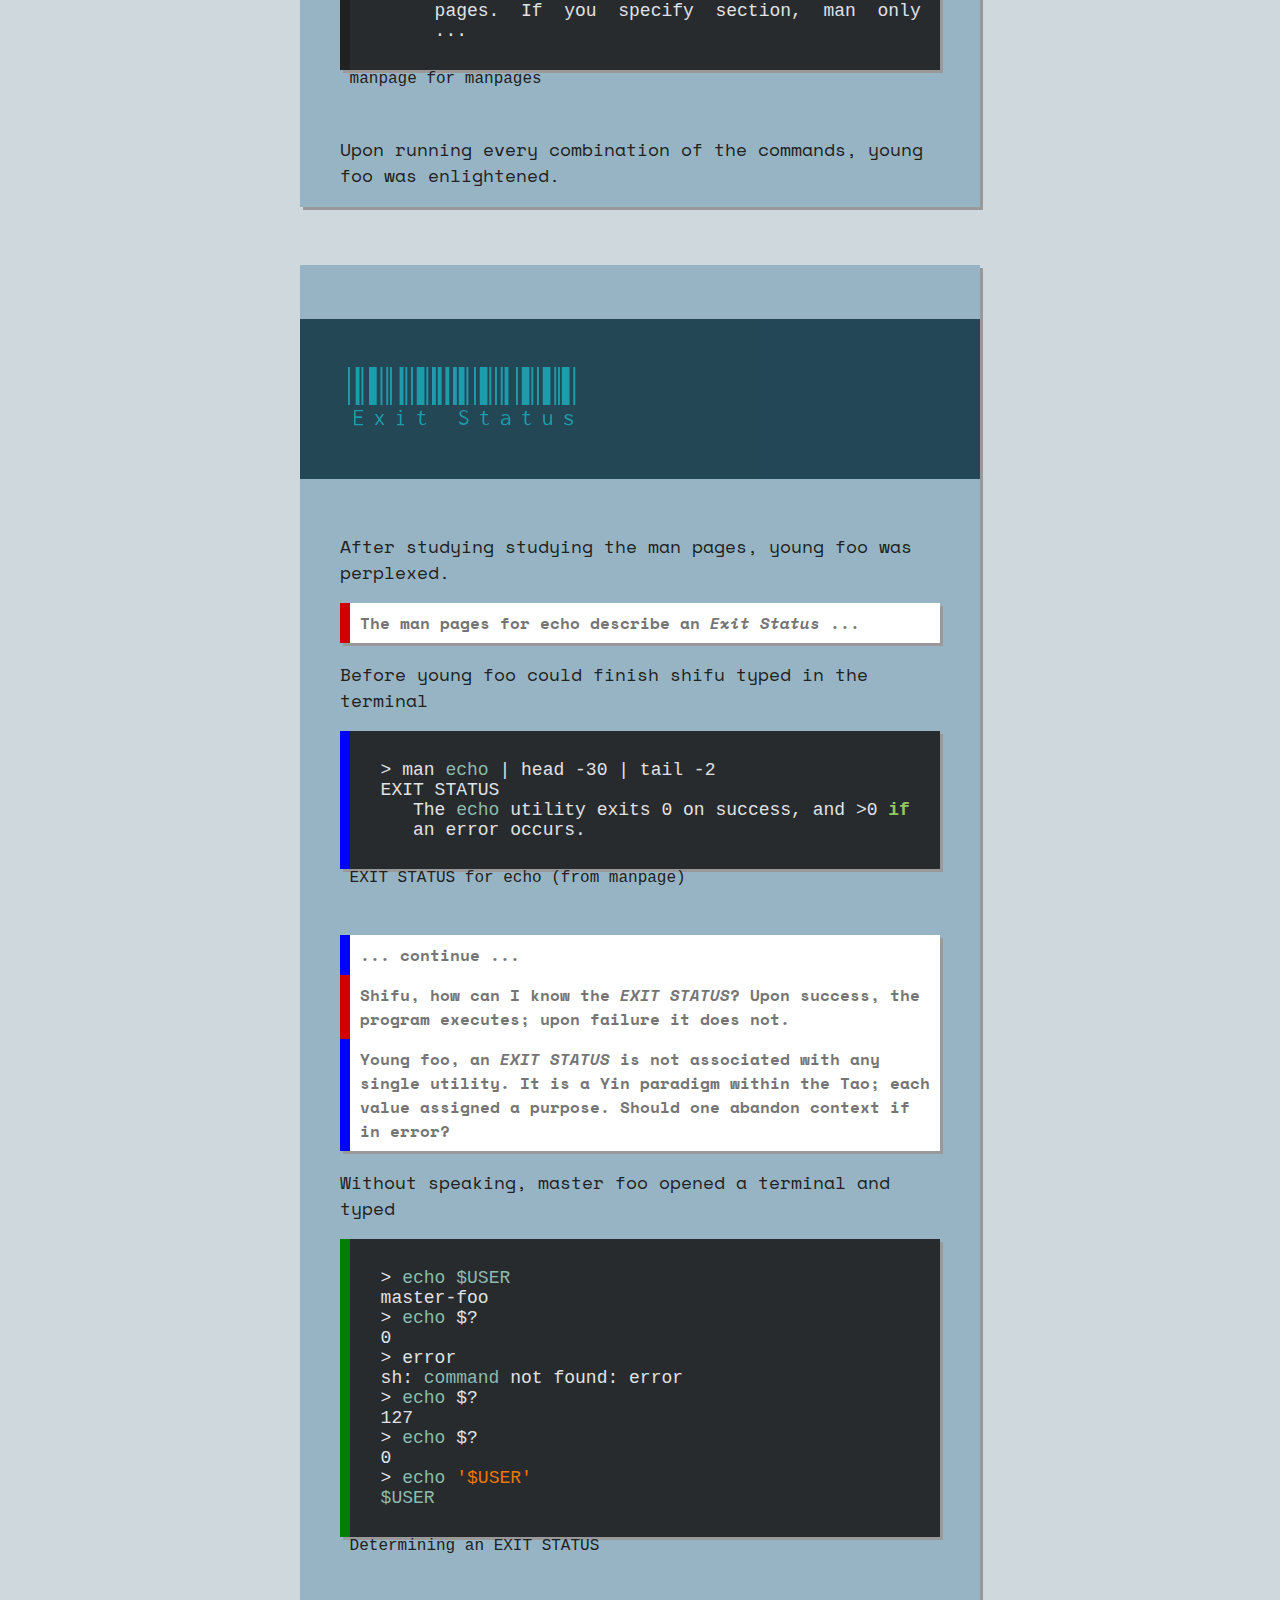
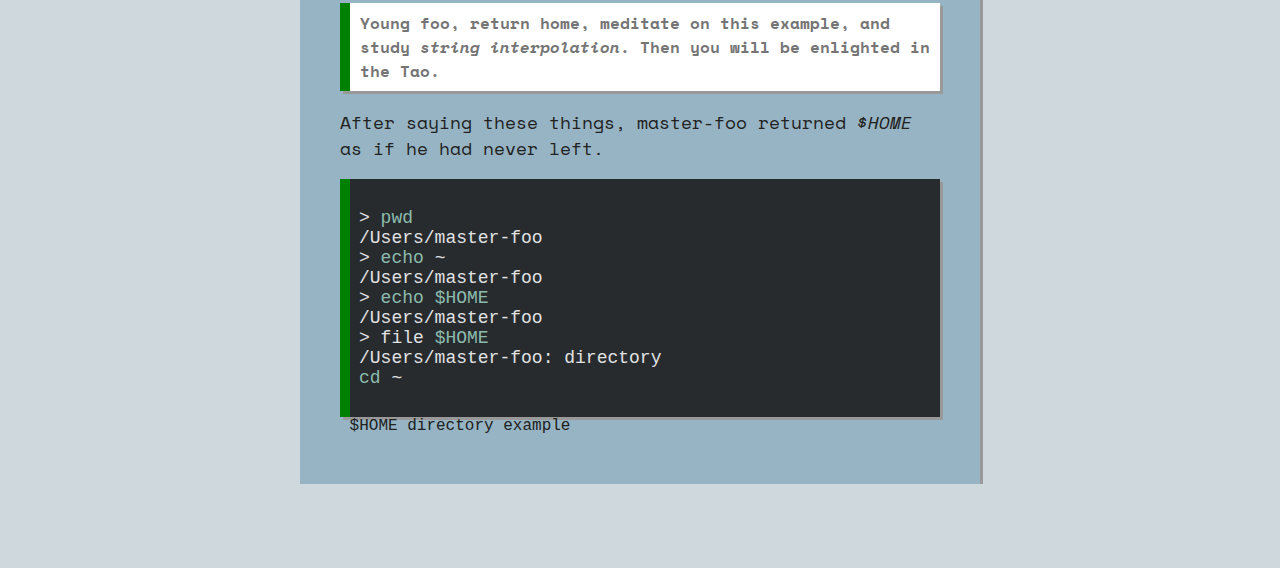
==== commit e10498a6: "added menu bar" ====
--- a/index.html
+++ b/index.html
@@ -10,6 +10,12 @@
   hljs.initHighlightingOnLoad();
 </script>
 <body>
+<nav>
+	 <ul>
+		 <li><a target=_blank href="https://www.youtube.com/channel/UCOOIJcBC0p_VD-hZDTT1h0w"> <button>Shifu's Code Breezes</button></a></li>
+	</ul>
+</nav>
+
 <div class="main">
   <h1>The <span class="muted">Shifu</span> Code </h1>
   <hr />
@@ -23,22 +29,25 @@
         <blockquote class="foo" cite="http://">
           Young foo asked shifu ...
         </blockquote>
-        <pre><code class="python foo">
-          for x in range(10):
-            print(x)
-        </code> foo-example.py </pre>
+<pre><code class="python foo">
+  for x in range(10):
+    print(x)
+
+</code> foo-example.py </pre>
         <blockquote class="shifu" cite="http://">
           Shifu replies to young foo ...
         </blockquote>
-        <pre><code class="python shifu">
-          print([val for val in range(10)])
-        </code> shifu-example.py </pre>
+<pre><code class="python shifu">
+  print([val for val in range(10)])
+
+</code> shifu-example.py </pre>
         <blockquote class="master-foo" cite="http://">
           Master foo enlightens young foo
         </blockquote>
-        <pre><code class="python master-foo">
-          print(range(10))
-        </code> master-foo-example.py </pre>
+<pre><code class="python master-foo">
+  print(range(10))
+
+</code> master-foo-example.py </pre>
       </section>
 
 
@@ -47,7 +56,7 @@
     <blockquote cite="http://" class="scroll">
       Something mysterious is formed, born in the silent void. waiting alone and unmoving, it is at once still and yet in constant motion. It is the source of all programs. I do not know its name, so I will call it the Tao of Programming.
     </blockquote>
-    <pre> The Tao of Programming - <em>The Silent Void 1.1</em> </pre>
+    <pre> <em>The Silent Void 1.1</em> </pre>
     <p>Shifu recognize mastery of their craft lie within techniques as opposed to tools. The wise programmer is told about Tao and follows it. The average programmer is told about Tao and searches for it. The foolish programmer is told about Tao and laughs at
       it. If it were not for laughter, there would be no Tao. </p>
     <blockquote cite="http://" class="scroll">
@@ -56,7 +65,7 @@
         <br> <br>
         But do not program in COBOL if you can avoid it.
     </blockquote>
-    <pre> The Tao of Programming - <em>The Silent Void 1.2</em> </pre>
+    <pre><em>The Silent Void 1.2</em> </pre>
     <p>In parallel to a writing system, to transmit their canonical teachings, knowledge is often transmitted by presenting examples of the Tao; either by illustration or analogies. </p>
     <blockquote cite="http://" class="scroll">
       The programmers of old were mysterious and profound. We cannot fathom their thoughts, ...
@@ -64,7 +73,7 @@
       <br> <br>
       The answer exists only in Tao.
     </blockquote>
-    <pre> The Tao of Programming - <em>The Ancient Masters 2.1</em> </pre>
+    <pre> <em>The Ancient Masters 2.1</em> </pre>
   </section>
   
   <section id="shelf" class="card">
--- a/css/styles.css
+++ b/css/styles.css
@@ -12,6 +12,7 @@
 
 h1, h2 {
   font-family: 'Libre Barcode 128 Text', cursive;
+  font-weight: lighter;
 }
 h1{
     font-size: 72px;
@@ -43,12 +44,13 @@
 }
 
 .scroll{
-  border-left: 10px solid #333;
+  border-left: 10px solid #212121;
 }
 
 code{
   font-family: 'Roboto Mono', monospace;
   font-size: 18px;
+  box-shadow: 3px 3px #999
 }
 
 pre{
@@ -91,6 +93,7 @@
 .divider-color         { border-color: #BDBDBD; }
 
 .card{
+    z-index: 0;
     background: #96B4C3;
     padding: 1px 40px;
     margin: 58px 0;
@@ -106,4 +109,49 @@
   opacity: 0.8;
 }
 
+.card:first-of-type p {
+    padding-bottom: 40px;
+}
 
+nav {
+    background: #4A6F7F;
+	margin: 0 auto;
+    padding: 20px;
+	line-height: 32px;
+    box-shadow: 3px 3px #999;
+}
+
+
+nav ul {
+	padding: 0;
+    margin: 0;
+	list-style: none;
+    position: relative;
+}
+
+nav ul li {
+    display:inline-block;
+    overflow: hidden;
+}
+
+
+nav a button{
+    padding: 0 20px;
+    background: #03A9F4;
+	line-height: 60px;
+    color: #EFEFEF;
+	font-size:20px;
+    border: none;
+    border-radius: 3%;
+    opacity: 0.8;
+}
+
+nav a button:hover {
+    opacity: 1.0;
+}
+
+nav a {
+	text-decoration:none;
+}
+
+
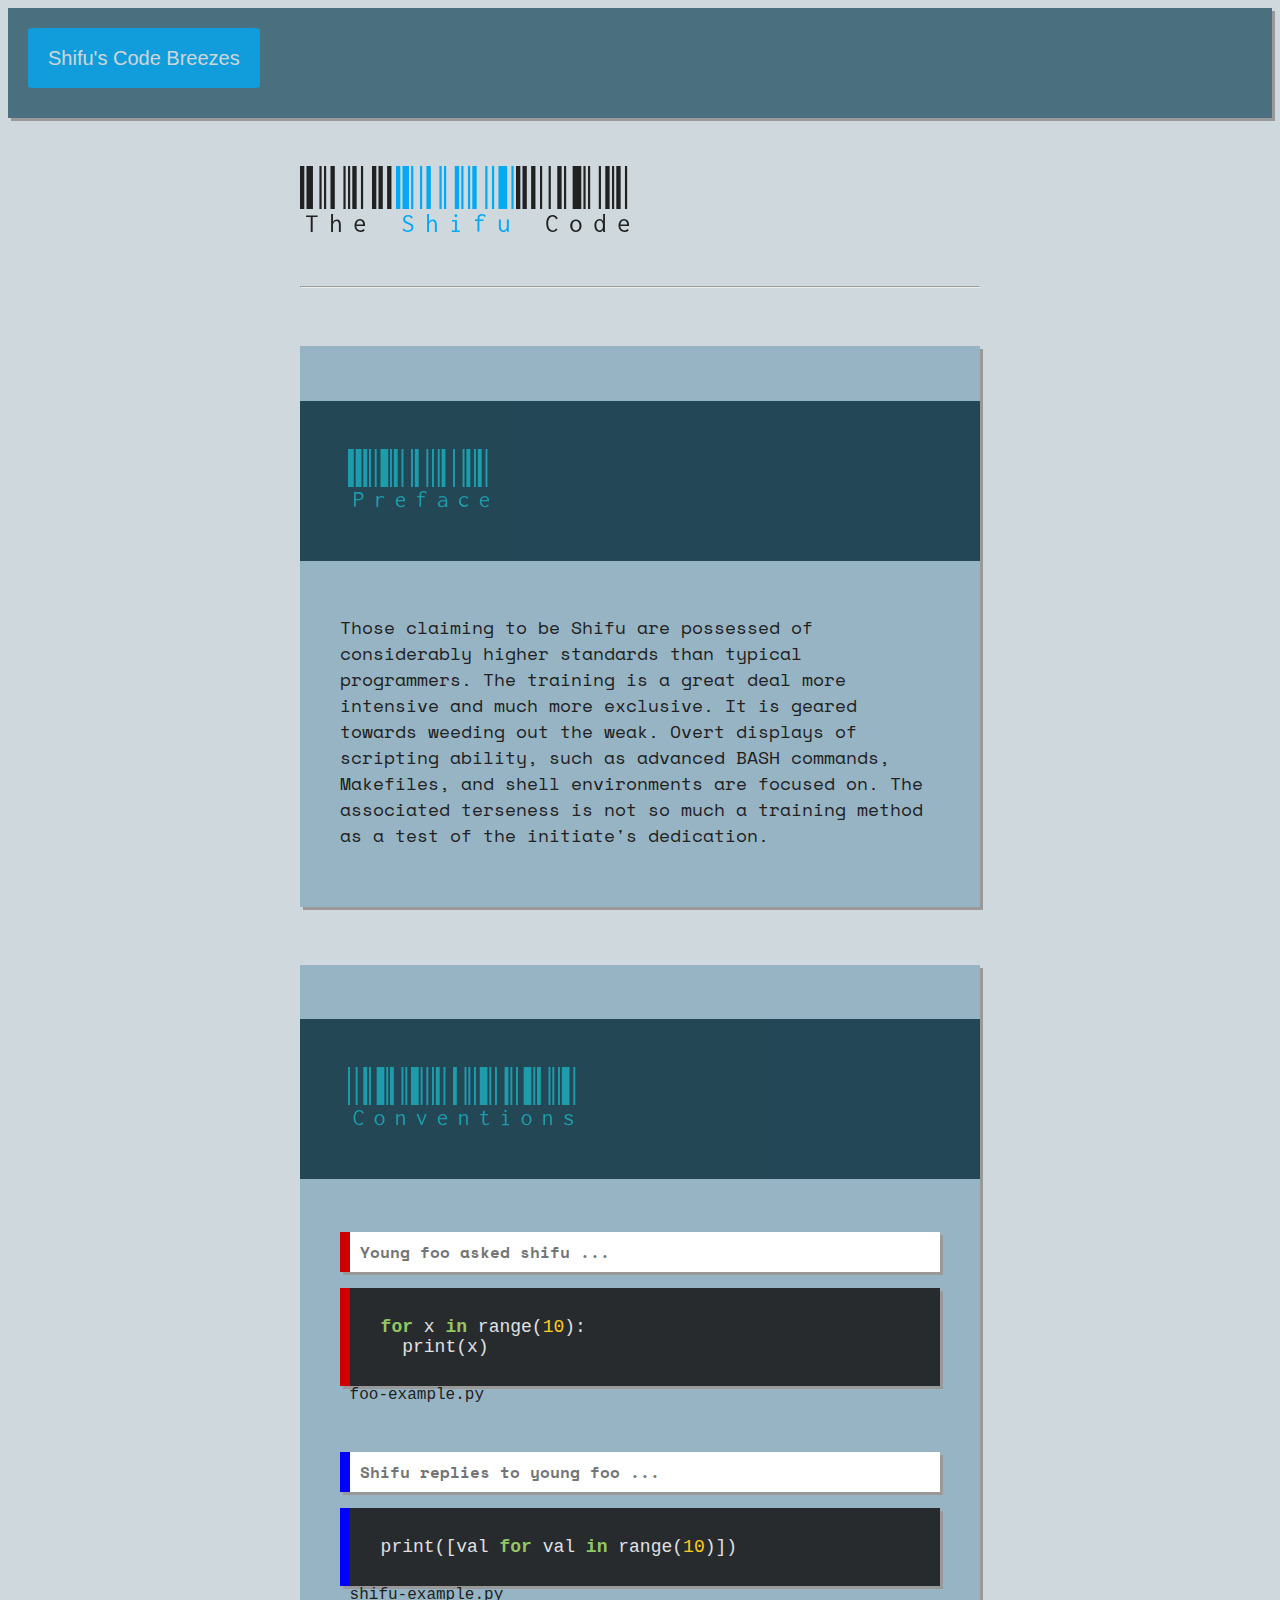
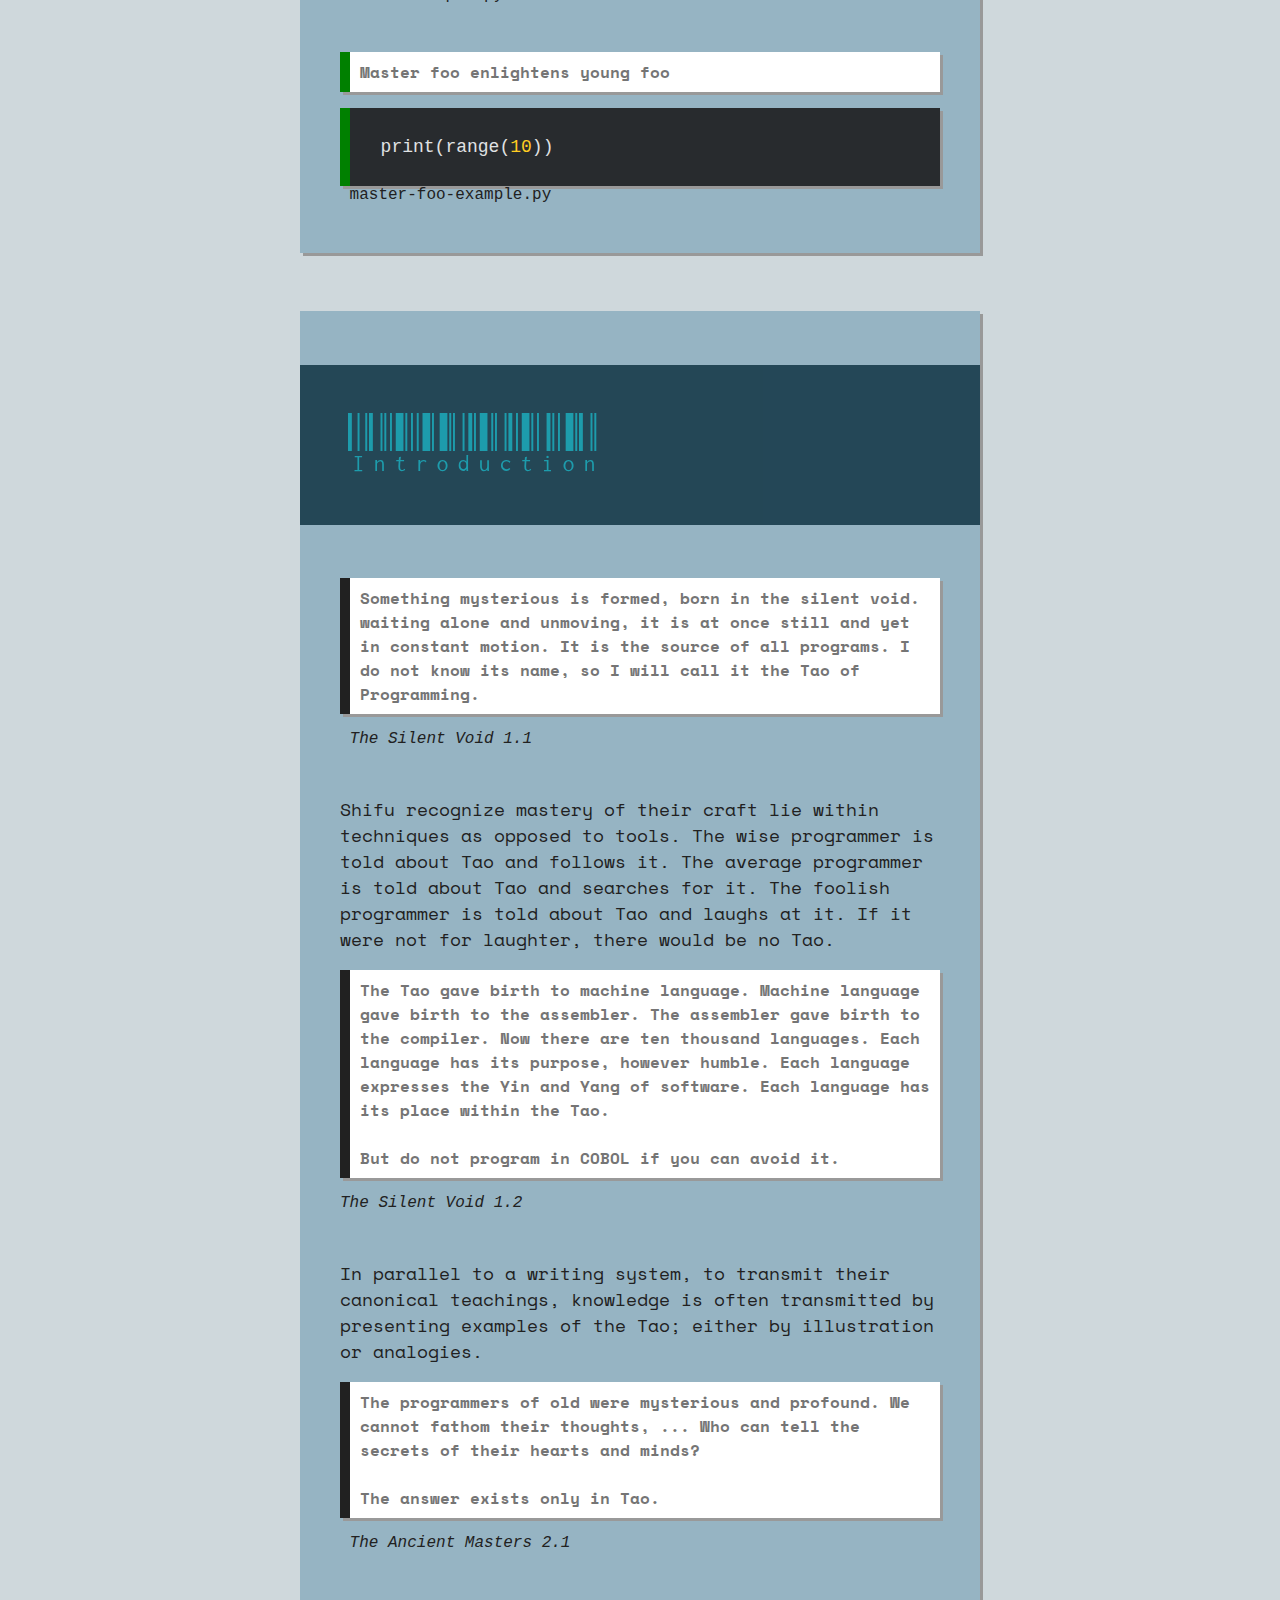
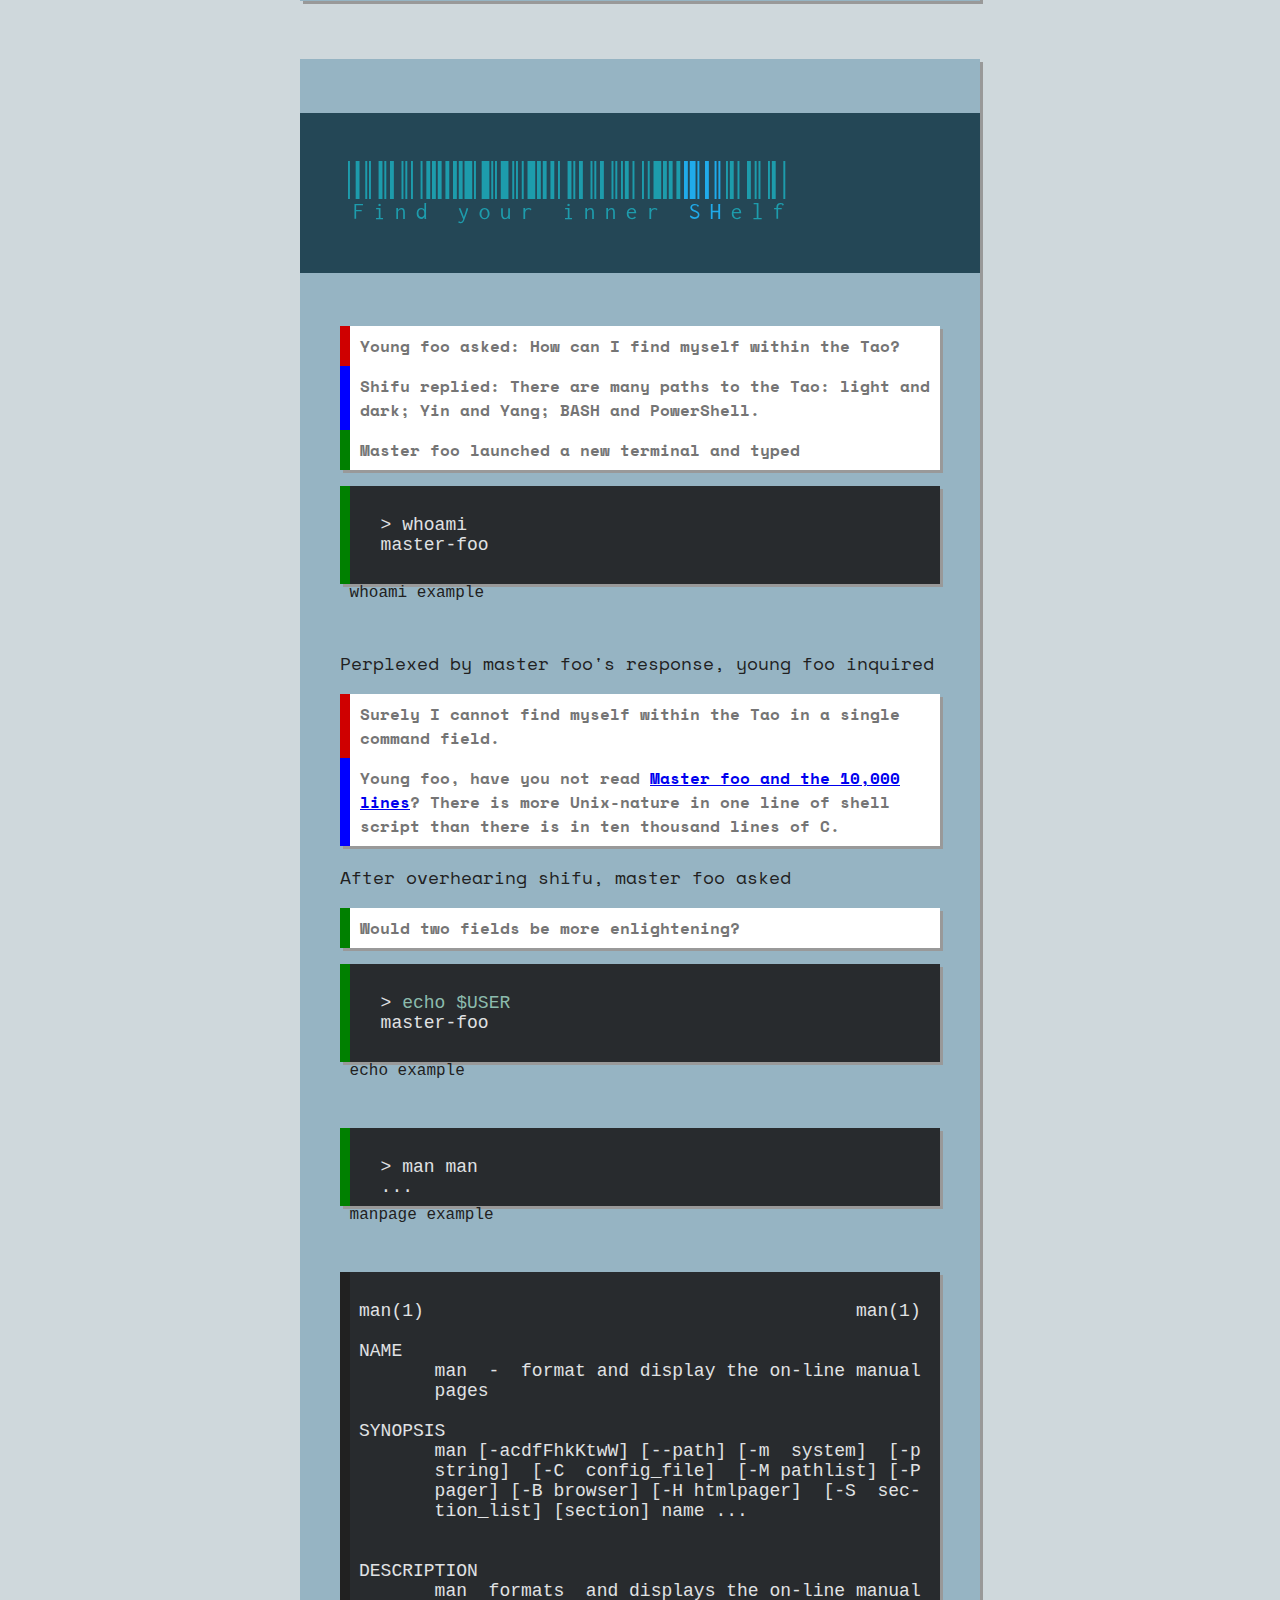
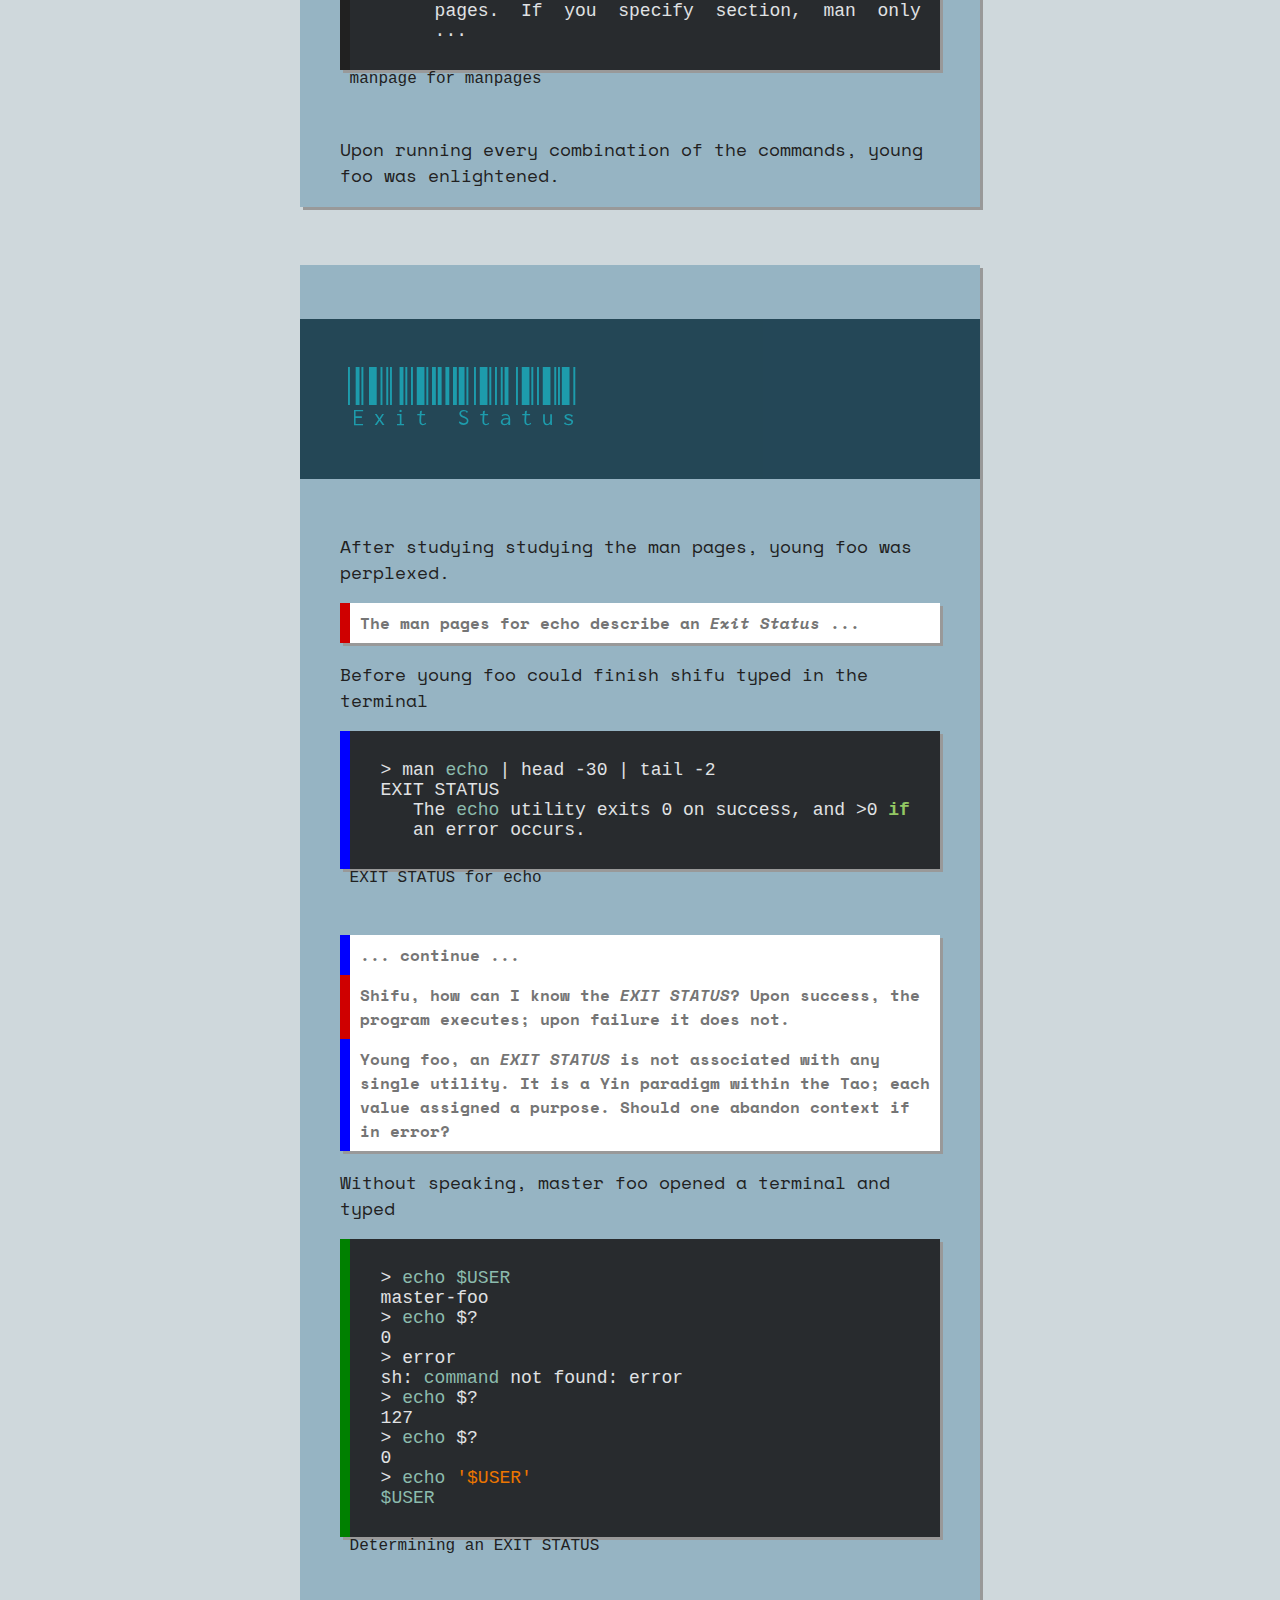
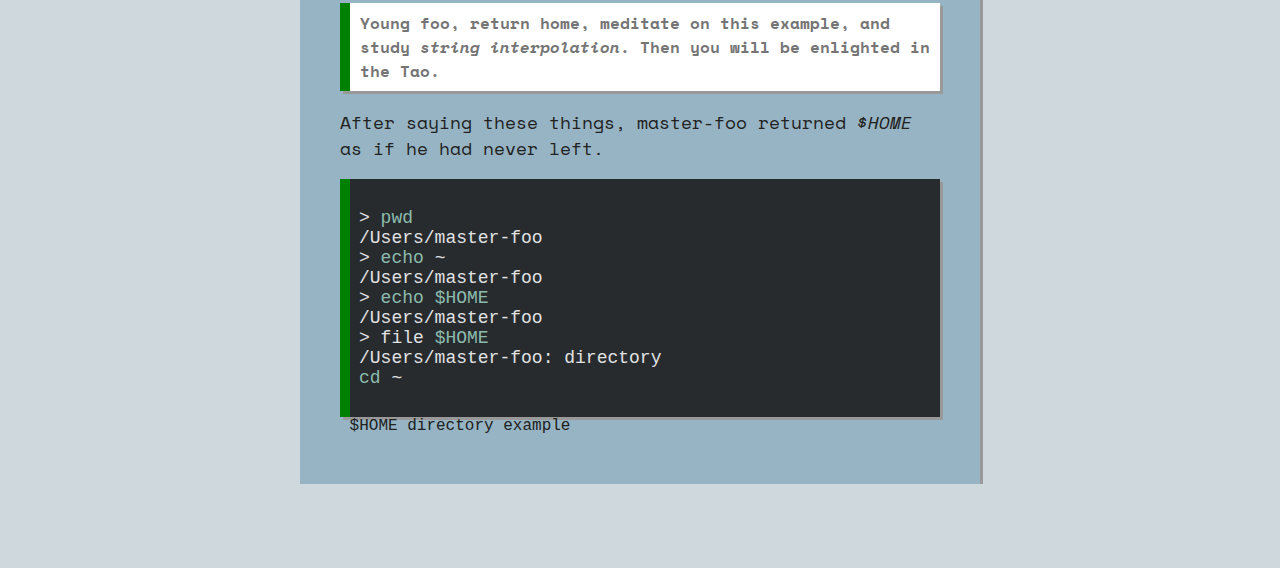
==== commit bf0f2aed: "remove overflowing pre content" ====
--- a/index.html
+++ b/index.html
@@ -3,6 +3,7 @@
 <title>The Shifu Code</title>
 <meta charset="UTF-8">
 <meta name="viewport" content="width=device-width, initial-scale=1">
+<link rel="stylesheet" href="https://fonts.googleapis.com/css?family=Libre+Barcode+128+Text|Space+Mono" title="" type="" />
 <link rel="stylesheet" href="css/styles.css">
 <link rel="stylesheet" href="highlight/styles/obsidian.css">
 <script src="highlight/highlight.pack.js" charset="utf-8"></script>
@@ -149,7 +150,7 @@
      The echo utility exits 0 on success, and >0 if
      an error occurs.
 
-</code> EXIT STATUS for echo (from manpage) </pre>
+</code> EXIT STATUS for echo </pre>
     <blockquote class="shifu" cite="http://">
       ... continue ...
     </blockquote>
--- a/css/styles.css
+++ b/css/styles.css
@@ -1,6 +1,5 @@
+/*pre-loaded*/
 @import url('https://fonts.googleapis.com/css?family=Libre+Barcode+128+Text|Space+Mono');
-
-@import url('palette.css');
 
 html, body{
   height: 100vh;
